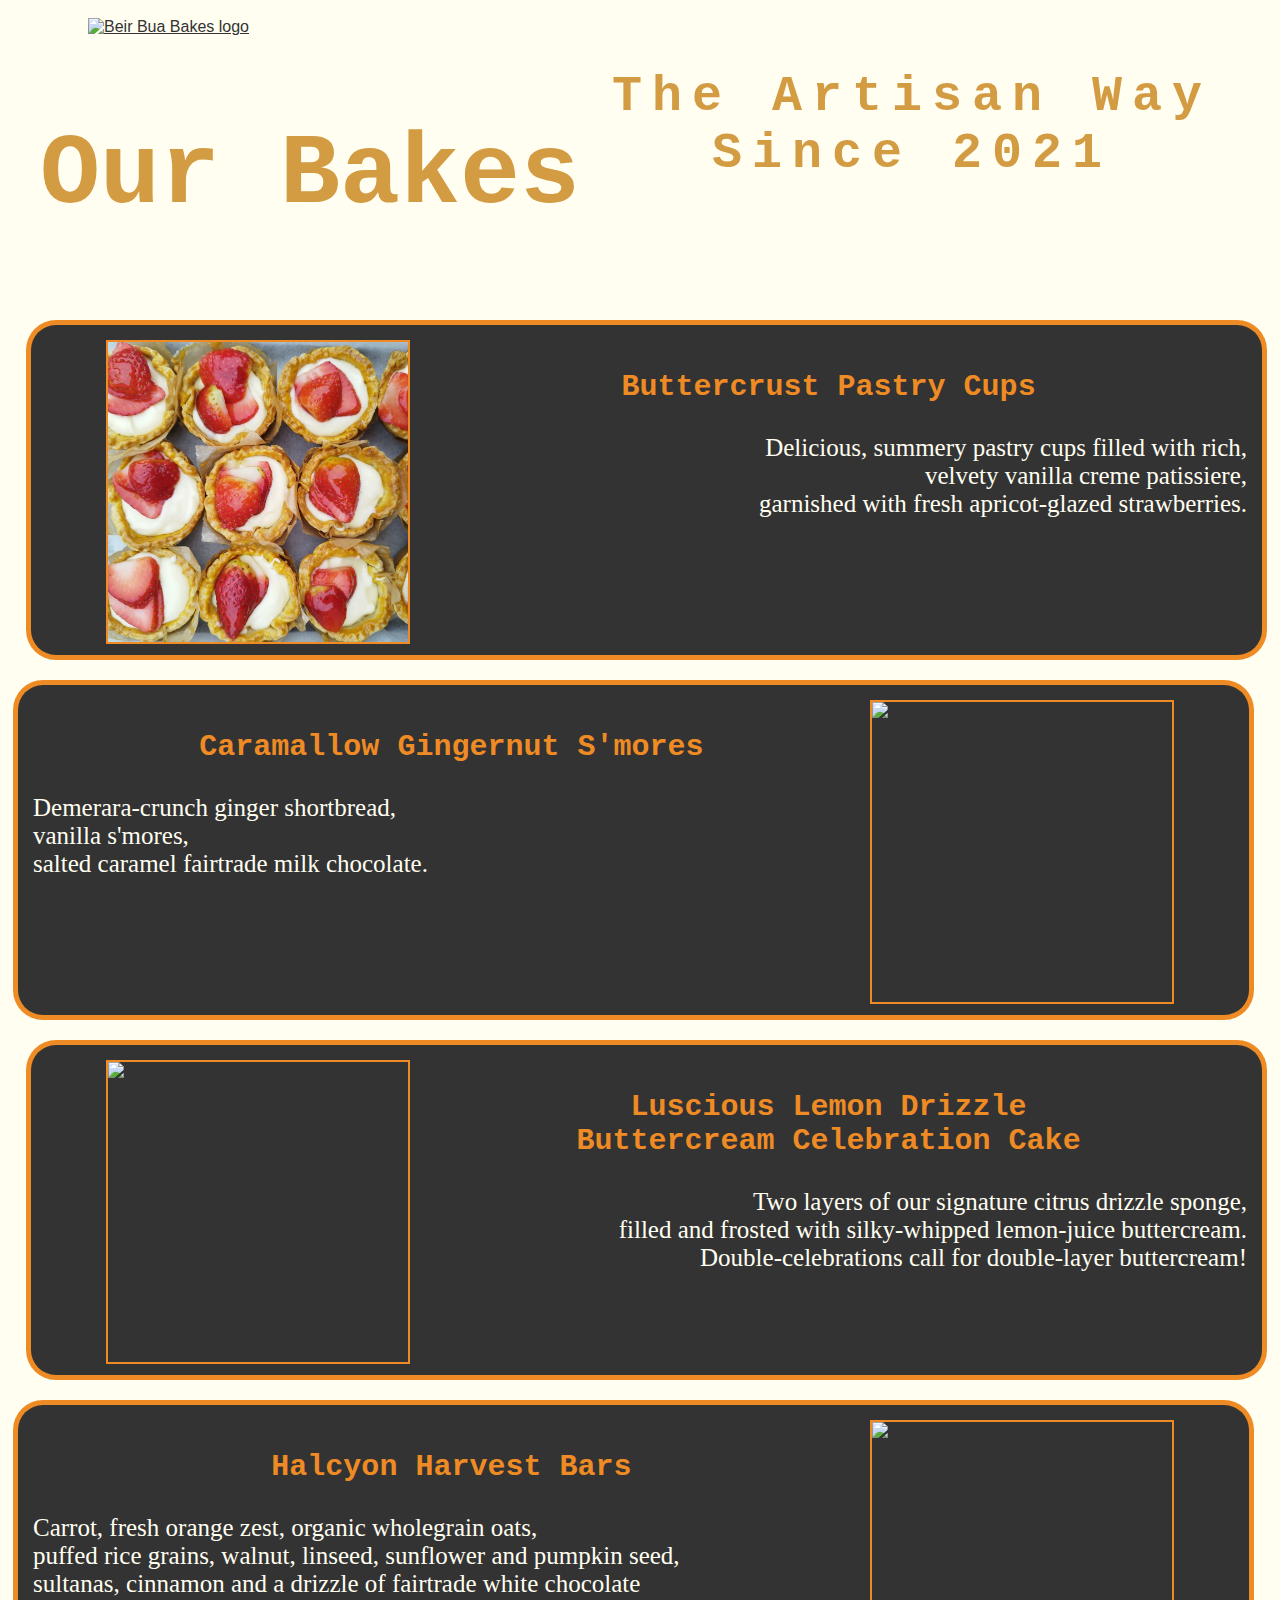
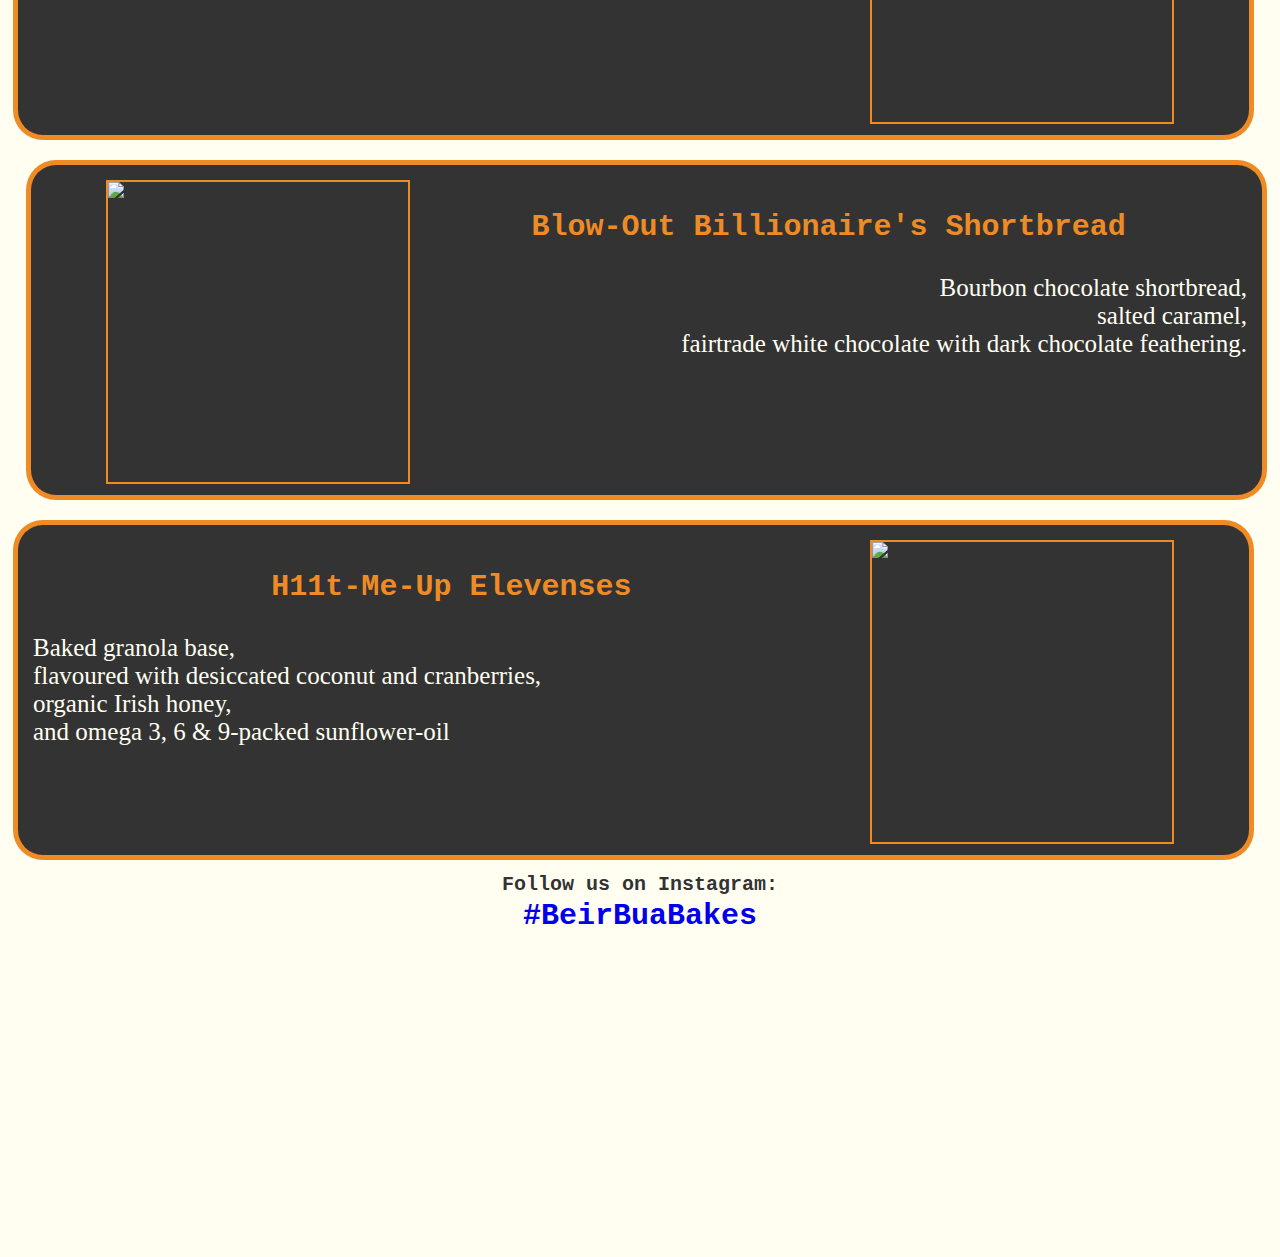
==== bakes.html @ a2580ff4 "Completed first draft of desktop wireframe" ====
<!DOCTYPE html>
<html lang="en">
<head>
    <meta charset="UTF-8">
    <meta http-equiv="X-UA-Compatible" content="IE=edge">
    <meta name="viewport" content="width=device-width, initial-scale=1.0">
    <meta name="description" content=" Beir Bua Bakes, artisan bakery crafting fresh bakes in Louth, Ireland">
    <meta name="keywords" content=" Beir Bua Bakes, artisan, bakes, bakery,fresh, award-winning, dundalk, louth, knockbridge">
    <link rel="stylesheet" href="assets/css/style.css">
    <title> Beir Bua Bakes </title>
</head>
<body> 
  <header>

    <div class="topnav">
    
      <div id="myLinks">
        <a href="index.html"> <i class="fa-solid fa-house-chimney-window"></i> Home</a>
        <a href="bakes.html"> <i class="fa-solid fa-cake-candles"></i> Our Bakes</a>
        <a href="contact.html"> <i class="fa-solid fa-envelope"></i> Contact Us</a>
      </div>
      <a href="javascript:void(0);" class="icon" onclick="myFunction()">
        <i class="fa fa-bars"></i>
      </a>
    </div>
    
    <script>
    function myFunction() {
      var x = document.getElementById("myLinks");
      if (x.style.display === "block") {
        x.style.display = "none";
      } else {
        x.style.display = "block";
      }
    }
    </script>
          <div>
            <a href="index.html" >
       <img id="logo" src="/assets/images/beirbuabakes-logo.png" alt="Beir Bua Bakes logo">
    </a>
    <h1 id="tagline"> The Artisan Way <br> Since 2021</h1>
    </div>
  </header>
<section id="our-bakes">
<h2> Our Bakes </h2>
<div id="bake1">
  <img id="strawberry" src="assets/images/strawberry-tart.jpeg" alt="Strawberry tarts">
<h3> Buttercrust Pastry Cups</h3>
<p> Delicious, summery pastry cups filled with rich, <br> velvety vanilla creme patissiere, <br> garnished with fresh apricot-glazed strawberries. </p>
</div>
<br>
<div id="bake2">
  <img id="caramallow" src="assets/images/smores.jpeg" alt="caramallow">
<h3> Caramallow Gingernut S'mores </h3>
<p>Demerara-crunch ginger shortbread, <br> vanilla s'mores, <br> salted caramel fairtrade milk chocolate.</p>
</div>

<br>
<div id="bake3">
  <img id="lemon-cake" src="assets/images/lemon-cake.jpeg" alt="lemon cake">
<h3> Luscious Lemon Drizzle <br> Buttercream Celebration Cake </h3>
<p> Two layers of our signature citrus drizzle sponge, <br> filled and frosted with silky-whipped lemon-juice buttercream. <br>
Double-celebrations call for double-layer buttercream! </p>
</div>

<br>
<div id="bake4">
  <img id="halcyon" src="assets/images/halcyon.jpg" alt="halcyon harvest">
<h3> Halcyon Harvest Bars </h3>
<p> Carrot, fresh orange zest, organic wholegrain oats, <br> puffed rice grains, walnut, linseed, sunflower and pumpkin seed, <br> sultanas, cinnamon and a drizzle of fairtrade white chocolate </p>
</div>

<br>
<div id="bake5">
  <img id="billionaires" src="assets/images/billionaires.jpg" alt="billionaires shortbread">
<h3> Blow-Out Billionaire's Shortbread </h3>
<p> Bourbon chocolate shortbread, <br> salted caramel, <br> 
fairtrade white chocolate with dark chocolate feathering. </p>
</div>

<br>
<div id="bake6">
  <img id="hitmeup" src="assets/images/hitmeup.jpg" alt="elevenses">
<h3> H11t-Me-Up Elevenses </h3>
<p> Baked granola base, <br> flavoured with desiccated coconut and cranberries, <br>
  organic Irish honey,  <br> and omega 3, 6 & 9-packed sunflower-oil </p>
</div>
</body>

<footer id="bakes-footer">
    <section id="social-media">
        <p> Follow us on Instagram: <a href="https://www.instagram.com/beirbuabakes/" target="_blank" rel="noopener" aria-label="Follow us on Instagram"> <br> #BeirBuaBakes <i class="fa-brands fa-instagram"></i> </a> </p>
    </section>

    <section id="map-wrapper">
        <iframe src="https://www.google.com/maps/embed?pb=!1m18!1m12!1m3!1d9386.971396614703!2d-6.495035756441487!3d53.971834052909834!2m3!1f0!2f0!3f0!3m2!1i1024!2i768!4f13.1!3m3!1m2!1s0x4860ca48f3be929d%3A0xa00c7a997317f90!2sBallinlough%2C%20Knockbridge%2C%20Co.%20Louth!5e0!3m2!1sen!2sie!4v1680012110308!5m2!1sen!2sie" width="100%" height="300" style="border:0;" allowfullscreen="" loading="lazy" referrerpolicy="no-referrer-when-downgrade" width="100%" height="300"></iframe> 
    </section>
    
</footer>
<script src="https://kit.fontawesome.com/8376320c05.js" crossorigin="anonymous"></script>
</body>
---- assets/css/style.css ----
body {
    font-family: Lato, sans-serif;
    font-weight: 300px;
    color: #333333;
    background-color: #fffef1;
}

header a {
    color: #333333;
    margin: 0;
}

#logo {
max-width: 200px;
max-height: 200px;
resize: both;
border-left: 30px;
border-top: 10px;
margin-top:10px;
margin-left:80px;
}

#tagline {
    float: right;
    font-family: 'Courier New', Courier, monospace;
    font-size:  50px;
    text-align: center;
    font-weight: bolder;
    letter-spacing: 10px;
    color: #d39b42;
    margin-right: 60px;
    margin-top: 60px;
}
  
.topnav {
    background-color:#fffef1;
    margin: auto;
    margin-right: 60px;
    position: relative;
}

  .topnav #myLinks {
    display:none;
  }
  
  .topnav a {
    color:#333333;
    padding: 6px 6px;
    font-family: 'Courier New', Courier, monospace;
    font-weight: bolder;
    text-decoration: none;
    font-size: 30px;
    text-align: center;
    display:block;
  }
  
  .topnav a.icon {
    background:#fffef1;
    display: block;
    position: absolute;
    right: 0;
    top: 0;
  }
  
  .topnav a:hover {
    color: #ef8b24;
  }

#hero-image {
height: 1000px;
width: 100%;
background:url(../images/dough-hero-image.jpg); no-repeat; center center;
background-size: cover;
overflow: hidden;
margin-top: -50px;
}

#about-us-box {
    background-color: #333333;
    color: #fffef1;
    width:95%;
    height: 600px;
    padding: 15px;
    margin-left: 10px;
    box-shadow: 0px 0px 0px 5px #ef8b24; inset;
    border-radius: 25px;
}

#about {
    float: inherit;
    margin: 0;
    text-align: center;
}

#about h2{
    font-family: 'Courier New', Courier, monospace;
    color: #ef8b24;
    font-size: 50px;
    
}

#about p {
    text-align: left;
    margin-left: 70px;
    font-size: 40px;
}

#our-bakes h2 {
    color: #d39b42;
    font-family: 'Courier New', Courier, monospace;
    text-align: center;
    font-size: 100px;
}

#strawberry  {
width:300px;
height:300px;
resize: both;
margin-left: 60px;
float: left;
border: #ef8b24 solid 2px;
}

#bake1 {
    float: right;
    font-family: lato; sans serif;
    background-color: #333333;
    width:95%;
    height: 300px;
    padding: 15px;
    margin: 10px;
    box-shadow: 0px 0px 0px 5px #ef8b24; inset;
    border-radius: 25px;
}

#bake1 h3 {
    font-family: 'Courier New', Courier, monospace;
    color: #ef8b24;
    text-align: center;
    font-size: 30px;
}

#bake1 p {
    color: #fffef1;
    font-size: 25px;
    text-align: right;
}

#caramallow  {
    width:300px;
    height:300px;
    resize: both;
    margin-right: 60px;
    float: right;
    border: #ef8b24 solid 2px;
    }
    
    #bake2 {
        float:left;
        font-family: lato; sans serif;
        background-color: #333333;
        width:95%;
        height: 300px;
        padding: 15px;
        margin:10px;
        margin-top: 20px;
        box-shadow: 0px 0px 0px 5px #ef8b24; inset;
        border-radius: 25px;
    }
    
    #bake2 h3 {
        font-family: 'Courier New', Courier, monospace;
        color: #ef8b24;
        text-align: center;
        font-size: 30px;
    }
    
    #bake2 p {
        color: #fffef1;
        font-size: 25px;
        text-align: left;
    }

    #lemon-cake  {
        width:300px;
        height:300px;
        resize: both;
        margin-left: 60px;
        float: left;
        border: #ef8b24 solid 2px;
        }
        
        #bake3 {
            float: right;
            font-family: lato; sans serif;
            background-color: #333333;
            width:95%;
            height: 300px;
            padding: 15px;
            margin: 10px;
            margin-top: 20px;
            box-shadow: 0px 0px 0px 5px #ef8b24; inset;
            border-radius: 25px;
        }
        
        #bake3 h3 {
            font-family: 'Courier New', Courier, monospace;
            color: #ef8b24;
            text-align: center;
            font-size: 30px;
        }
        
        #bake3 p {
            color: #fffef1;
            font-size: 25px;
            text-align: right;
        }

        #halcyon  {
            width:300px;
            height:300px;
            resize: both;
            margin-right: 60px;
            float: right;
            border: #ef8b24 solid 2px;
            }
            
            #bake4 {
                float:left;
                font-family: lato; sans serif;
                background-color: #333333;
                width:95%;
                height: 300px;
                padding: 15px;
                margin:10px;
                margin-top: 20px;
                box-shadow: 0px 0px 0px 5px #ef8b24; inset;
                border-radius: 25px;
            }
            
            #bake4 h3 {
                font-family: 'Courier New', Courier, monospace;
                color: #ef8b24;
                text-align: center;
                font-size: 30px;
            }
            
            #bake4 p {
                color: #fffef1;
                font-size: 25px;
                text-align: left;
            }

            #billionaires  {
                width:300px;
                height:300px;
                resize: both;
                margin-left: 60px;
                float: left;
                border: #ef8b24 solid 2px;
                }
                
                #bake5 {
                    float: right;
                    font-family: lato; sans serif;
                    background-color: #333333;
                    width:95%;
                    height: 300px;
                    padding: 15px;
                    margin: 10px;
                    margin-top: 20px;
                    box-shadow: 0px 0px 0px 5px #ef8b24; inset;
                    border-radius: 25px;
                }
                
                #bake5 h3 {
                    font-family: 'Courier New', Courier, monospace;
                    color: #ef8b24;
                    text-align: center;
                    font-size: 30px;
                }
                
                #bake5 p {
                    color: #fffef1;
                    font-size: 25px;
                    text-align: right;
                }
        
                #hitmeup {
                    width:300px;
                    height:300px;
                    resize: both;
                    margin-right: 60px;
                    float: right;
                    border: #ef8b24 solid 2px;
                    }
                    
                    #bake6 {
                        float:left;
                        font-family: lato; sans serif;
                        background-color: #333333;
                        width:95%;
                        height: 300px;
                        padding: 15px;
                        margin:10px;
                        margin-top: 20px;
                        box-shadow: 0px 0px 0px 5px #ef8b24; inset;
                        border-radius: 25px;
                    }
                    
                    #bake6 h3 {
                        font-family: 'Courier New', Courier, monospace;
                        color: #ef8b24;
                        text-align: center;
                        font-size: 30px;
                    }
                    
                    #bake6 p {
                        color: #fffef1;
                        font-size: 25px;
                        text-align: left;
                    }
                

.contact-section {
    clear: left;
    background: url(../images/contact-us-image.jpeg);
    background-size:cover;
    height: 1000px;
    width: 100%;
    margin-top: -130px;
}

.contact-us { 
    font-family: 'Courier New', Courier, monospace;
    text-align: center;
    color: #ef8b24;
    font-size: 30px;
}
.contact-us-form {
    margin:150px 10% 0 0;
    color:#fff;
    background-color: rgba(60, 60, 60, 0.6);
    max-width: 400px;
    position: relative;
    margin-left: -200px;
    left:30%;
    top: 140px;
    padding:30px;
    border-radius: 25px;
}

.text-input {
    background:transparent;
    color:#fafafa;
    width:100%;
    height:25px;
    margin:5px 0 20px;
    border:1px solid #fafafa;
    border-radius:2px;
}

.text-input:hover {
    border-color:#ef8b24;
}

#message {
    width: 102%;
    height: 100px;
    resize: both;
    margin:5px 0 20px;
    border: 1px solid #fafafa;
    box-sizing: border-box;
}

#message:hover {
    border-color:#ef8b24;
}

.submit-button {
    margin-top:20px;
    border-radius:2px;
    padding:15px 32px 15px 32px;
    text-align:center;
    font-size:100%;
    background-color:#ef8b24;
    color: #fafafa;
    display:block;
}

.submit-button:hover {
    background-color:#fafafa;
    color: #ef8b24;
}

#social-media {
    font-family: 'Courier New', Courier, monospace;
    font-weight: bolder;
    text-align: center;
    font-size: 20px;
    color:#333333;
}

#social-media a  {
    text-decoration: none;
    font-family: 'Courier New', Courier, monospace;
    font-weight: bolder;
    font-size: 30px;
    
}

#social-media a:hover {
    color: #ef8b24;
}


#map-wrapper {
    height: 300px;
    margin-bottom: 107px;
}

#map {
    height: 100%;
    width: 100%;
    right: 0;
    left: 0;
    border: none;
}

footer {
height: 20px;
}
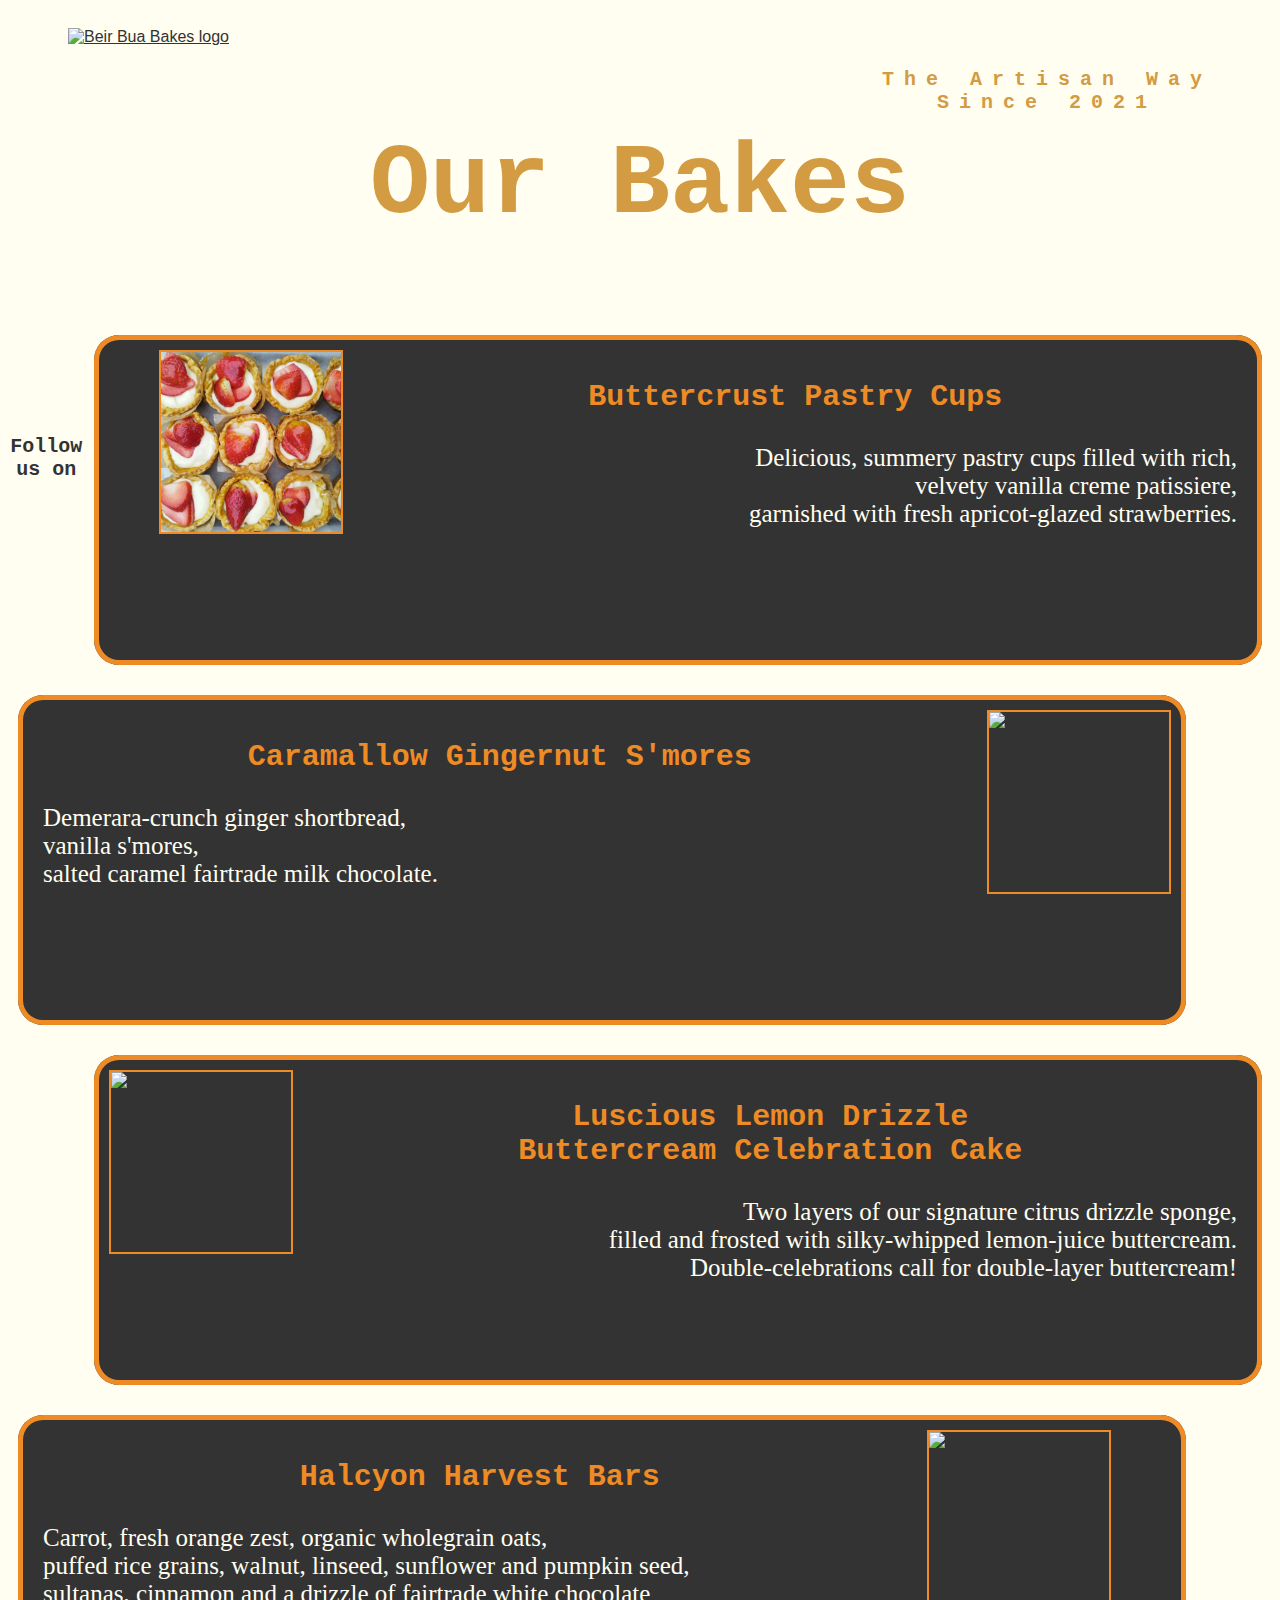
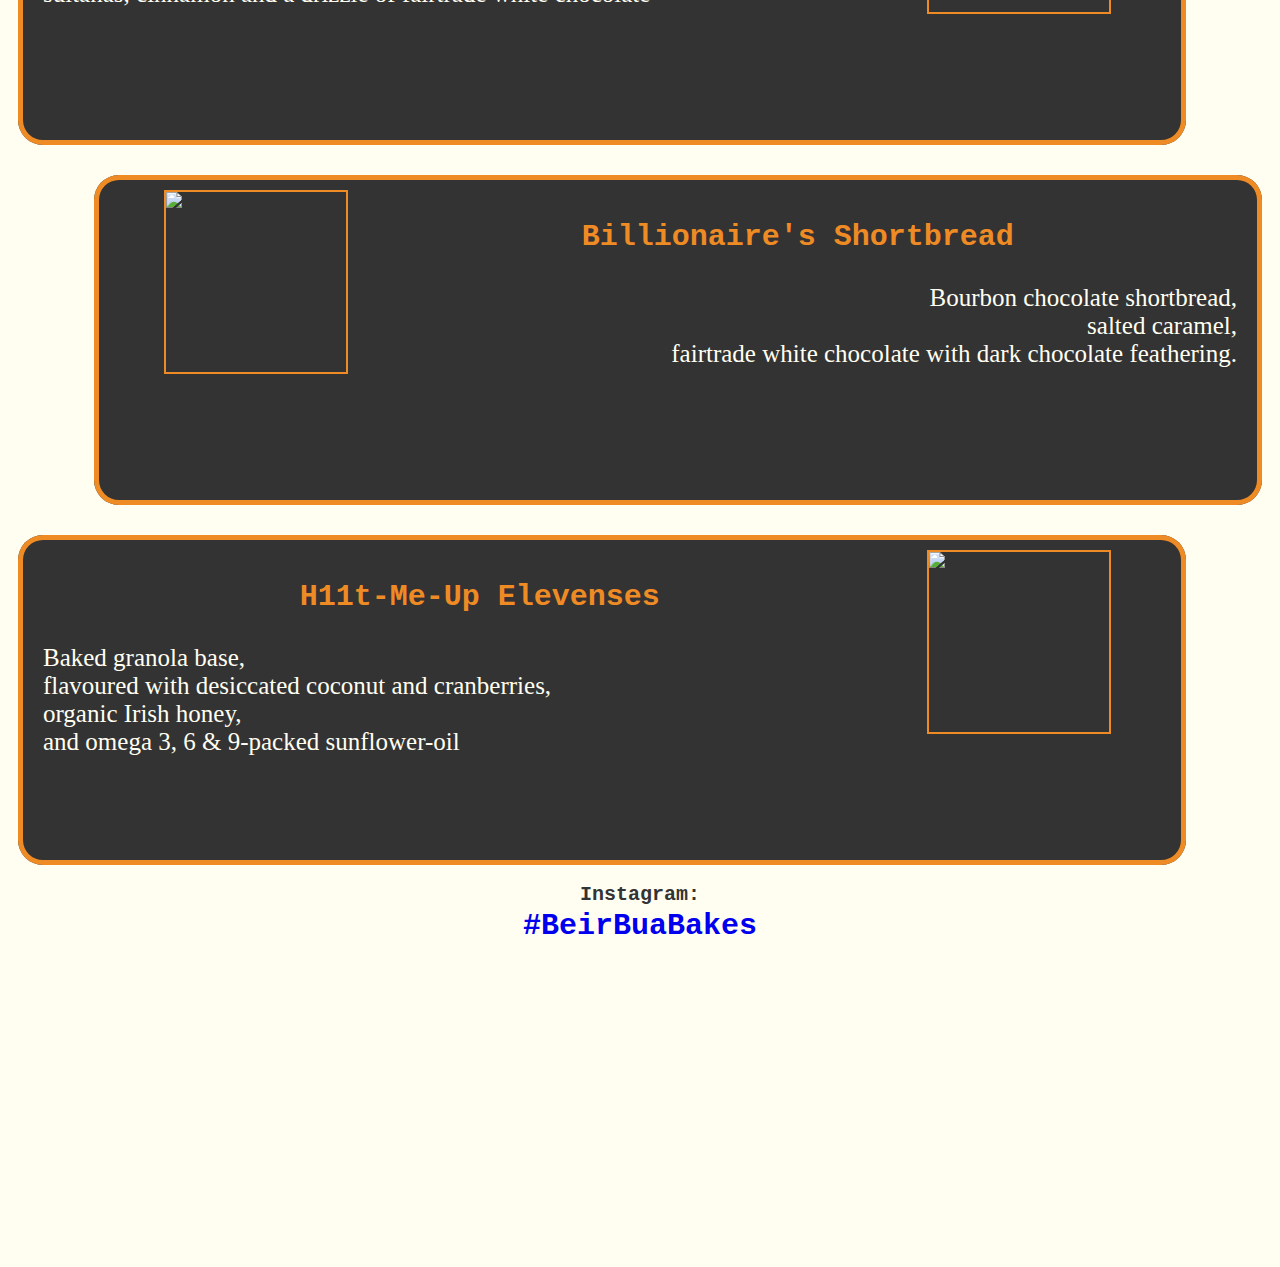
==== commit 313c6606: "fixed bug with logo" ====
--- a/bakes.html
+++ b/bakes.html
@@ -34,9 +34,9 @@
       }
     }
     </script>
-          <div>
+          <div class="heading-div">
             <a href="index.html" >
-       <img id="logo" src="/assets/images/beirbuabakes-logo.png" alt="Beir Bua Bakes logo">
+       <img id="logo" src="assets/images/beirbuabakes-logo.png" alt="Beir Bua Bakes logo">
     </a>
     <h1 id="tagline"> The Artisan Way <br> Since 2021</h1>
     </div>
@@ -73,7 +73,7 @@
 <br>
 <div id="bake5">
   <img id="billionaires" src="assets/images/billionaires.jpg" alt="billionaires shortbread">
-<h3> Blow-Out Billionaire's Shortbread </h3>
+<h3> Billionaire's Shortbread </h3>
 <p> Bourbon chocolate shortbread, <br> salted caramel, <br> 
 fairtrade white chocolate with dark chocolate feathering. </p>
 </div>
@@ -93,10 +93,9 @@
     </section>
 
     <section id="map-wrapper">
-        <iframe src="https://www.google.com/maps/embed?pb=!1m18!1m12!1m3!1d9386.971396614703!2d-6.495035756441487!3d53.971834052909834!2m3!1f0!2f0!3f0!3m2!1i1024!2i768!4f13.1!3m3!1m2!1s0x4860ca48f3be929d%3A0xa00c7a997317f90!2sBallinlough%2C%20Knockbridge%2C%20Co.%20Louth!5e0!3m2!1sen!2sie!4v1680012110308!5m2!1sen!2sie" width="100%" height="300" style="border:0;" allowfullscreen="" loading="lazy" referrerpolicy="no-referrer-when-downgrade" width="100%" height="300"></iframe> 
+        <iframe src="https://www.google.com/maps/embed?pb=!1m18!1m12!1m3!1d9386.971396614703!2d-6.495035756441487!3d53.971834052909834!2m3!1f0!2f0!3f0!3m2!1i1024!2i768!4f13.1!3m3!1m2!1s0x4860ca48f3be929d%3A0xa00c7a997317f90!2sBallinlough%2C%20Knockbridge%2C%20Co.%20Louth!5e0!3m2!1sen!2sie!4v1680012110308!5m2!1sen!2sie" width="100%" height="300" style="border:0;" allowfullscreen="" loading="lazy" referrerpolicy="no-referrer-when-downgrade"></iframe> 
     </section>
     
 </footer>
 <script src="https://kit.fontawesome.com/8376320c05.js" crossorigin="anonymous"></script>
-</body>
 
--- a/assets/css/style.css
+++ b/assets/css/style.css
@@ -1,6 +1,5 @@
 body {
     font-family: Lato, sans-serif;
-    font-weight: 300px;
     color: #333333;
     background-color: #fffef1;
 }
@@ -16,14 +15,14 @@
 resize: both;
 border-left: 30px;
 border-top: 10px;
-margin-top:10px;
-margin-left:80px;
+margin-top:20px;
+margin-left:60px;
 }
 
 #tagline {
     float: right;
     font-family: 'Courier New', Courier, monospace;
-    font-size:  50px;
+    font-size:  20px;
     text-align: center;
     font-weight: bolder;
     letter-spacing: 10px;
@@ -34,24 +33,24 @@
   
 .topnav {
     background-color:#fffef1;
-    margin: auto;
-    margin-right: 60px;
-    position: relative;
+    margin: 0;
 }
 
   .topnav #myLinks {
-    display:none;
+    display: none;
   }
   
   .topnav a {
+    display: block;
+    margin: 0 6px 6px 0;
+    border:solid #ef8b24;
     color:#333333;
     padding: 6px 6px;
     font-family: 'Courier New', Courier, monospace;
     font-weight: bolder;
     text-decoration: none;
     font-size: 30px;
-    text-align: center;
-    display:block;
+    text-align:left;
   }
   
   .topnav a.icon {
@@ -60,37 +59,35 @@
     position: absolute;
     right: 0;
     top: 0;
+    border: none;
   }
   
   .topnav a:hover {
     color: #ef8b24;
+    border: solid #ef8b24;
   }
 
 #hero-image {
-height: 1000px;
-width: 100%;
-background:url(../images/dough-hero-image.jpg); no-repeat; center center;
-background-size: cover;
+width: 80%;
+margin: 0 auto;
 overflow: hidden;
-margin-top: -50px;
+}
+
+#about {
+    float: inherit;
+    margin-left: 140px;
+    text-align: center;
 }
 
 #about-us-box {
     background-color: #333333;
     color: #fffef1;
-    width:95%;
-    height: 600px;
-    padding: 15px;
     margin-left: 10px;
+    padding: 30px;
+    width: 80%%;
     box-shadow: 0px 0px 0px 5px #ef8b24; inset;
     border-radius: 25px;
-}
-
-#about {
-    float: inherit;
-    margin: 0;
-    text-align: center;
-}
+   }
 
 #about h2{
     font-family: 'Courier New', Courier, monospace;
@@ -101,8 +98,7 @@
 
 #about p {
     text-align: left;
-    margin-left: 70px;
-    font-size: 40px;
+    font-size: 30px;
 }
 
 #our-bakes h2 {
@@ -113,23 +109,23 @@
 }
 
 #strawberry  {
-width:300px;
-height:300px;
+width:180px;
+height:180px;
 resize: both;
-margin-left: 60px;
+margin-left: 50px;
 float: left;
 border: #ef8b24 solid 2px;
 }
 
 #bake1 {
     float: right;
-    font-family: lato; sans serif;
+    font-family: lato;
     background-color: #333333;
-    width:95%;
+    width:90%;
     height: 300px;
     padding: 15px;
     margin: 10px;
-    box-shadow: 0px 0px 0px 5px #ef8b24; inset;
+    box-shadow: 0px 0px 0px 5px #ef8b24 inset;
     border-radius: 25px;
 }
 
@@ -144,27 +140,28 @@
     color: #fffef1;
     font-size: 25px;
     text-align: right;
+    margin-right: 10px;
 }
 
 #caramallow  {
-    width:300px;
-    height:300px;
+    width:180px;
+    height:180px;
     resize: both;
-    margin-right: 60px;
+    margin-left: 20px;
     float: right;
     border: #ef8b24 solid 2px;
     }
     
     #bake2 {
         float:left;
-        font-family: lato; sans serif;
+        font-family: lato;
         background-color: #333333;
-        width:95%;
+        width:90%;
         height: 300px;
         padding: 15px;
         margin:10px;
         margin-top: 20px;
-        box-shadow: 0px 0px 0px 5px #ef8b24; inset;
+        box-shadow: 0px 0px 0px 5px #ef8b24 inset;
         border-radius: 25px;
     }
     
@@ -179,27 +176,28 @@
         color: #fffef1;
         font-size: 25px;
         text-align: left;
+        margin-left: 10px;
     }
 
     #lemon-cake  {
-        width:300px;
-        height:300px;
+        width:180px;
+        height:180px;
         resize: both;
-        margin-left: 60px;
+        margin-left: 0px;
         float: left;
         border: #ef8b24 solid 2px;
         }
         
         #bake3 {
             float: right;
-            font-family: lato; sans serif;
+            font-family: lato;
             background-color: #333333;
-            width:95%;
+            width:90%;
             height: 300px;
             padding: 15px;
             margin: 10px;
             margin-top: 20px;
-            box-shadow: 0px 0px 0px 5px #ef8b24; inset;
+            box-shadow: 0px 0px 0px 5px #ef8b24 inset;
             border-radius: 25px;
         }
         
@@ -214,11 +212,12 @@
             color: #fffef1;
             font-size: 25px;
             text-align: right;
+            margin-right: 10px;
         }
 
         #halcyon  {
-            width:300px;
-            height:300px;
+            width:180px;
+            height:180px;
             resize: both;
             margin-right: 60px;
             float: right;
@@ -227,14 +226,14 @@
             
             #bake4 {
                 float:left;
-                font-family: lato; sans serif;
+                font-family: lato;
                 background-color: #333333;
-                width:95%;
+                width:90%;
                 height: 300px;
                 padding: 15px;
                 margin:10px;
                 margin-top: 20px;
-                box-shadow: 0px 0px 0px 5px #ef8b24; inset;
+                box-shadow: 0px 0px 0px 5px #ef8b24 inset;
                 border-radius: 25px;
             }
             
@@ -249,27 +248,28 @@
                 color: #fffef1;
                 font-size: 25px;
                 text-align: left;
+                margin-left: 10px;
             }
 
             #billionaires  {
-                width:300px;
-                height:300px;
+                width:180px;
+                height:180px;
                 resize: both;
-                margin-left: 60px;
+                margin-left: 55px;
                 float: left;
                 border: #ef8b24 solid 2px;
                 }
                 
                 #bake5 {
                     float: right;
-                    font-family: lato; sans serif;
+                    font-family: lato;
                     background-color: #333333;
-                    width:95%;
+                    width:90%;
                     height: 300px;
                     padding: 15px;
                     margin: 10px;
                     margin-top: 20px;
-                    box-shadow: 0px 0px 0px 5px #ef8b24; inset;
+                    box-shadow: 0px 0px 0px 5px #ef8b24 inset;
                     border-radius: 25px;
                 }
                 
@@ -284,11 +284,12 @@
                     color: #fffef1;
                     font-size: 25px;
                     text-align: right;
+                    margin-right: 10px;
                 }
         
                 #hitmeup {
-                    width:300px;
-                    height:300px;
+                    width:180px;
+                    height:180px;
                     resize: both;
                     margin-right: 60px;
                     float: right;
@@ -297,14 +298,14 @@
                     
                     #bake6 {
                         float:left;
-                        font-family: lato; sans serif;
+                        font-family: lato;
                         background-color: #333333;
-                        width:95%;
+                        width:90%;
                         height: 300px;
                         padding: 15px;
                         margin:10px;
                         margin-top: 20px;
-                        box-shadow: 0px 0px 0px 5px #ef8b24; inset;
+                        box-shadow: 0px 0px 0px 5px #ef8b24 inset;
                         border-radius: 25px;
                     }
                     
@@ -319,6 +320,7 @@
                         color: #fffef1;
                         font-size: 25px;
                         text-align: left;
+                        margin-left: 10px;
                     }
                 
 
@@ -326,9 +328,8 @@
     clear: left;
     background: url(../images/contact-us-image.jpeg);
     background-size:cover;
-    height: 1000px;
+    height: 650px
     width: 100%;
-    margin-top: -130px;
 }
 
 .contact-us { 
@@ -339,13 +340,11 @@
 }
 .contact-us-form {
     margin:150px 10% 0 0;
+    position: relative;
     color:#fff;
     background-color: rgba(60, 60, 60, 0.6);
     max-width: 400px;
     position: relative;
-    margin-left: -200px;
-    left:30%;
-    top: 140px;
     padding:30px;
     border-radius: 25px;
 }
@@ -430,3 +429,810 @@
 footer {
 height: 20px;
 }
+
+@media screen and (max-width: 1024px) {
+
+    .topnav {
+        margin:0 auto;
+    }
+
+    #logo {
+        width: 300px;
+        height: 300px;
+        margin-left: 10px;
+        }
+
+        #tagline {
+            font-size: 25px;
+            margin-left: 0;
+            padding-left: 30px;
+            padding-top: 10px;
+            align-items: center;
+        }
+
+        #hero-image {
+            margin: 0 auto;
+            width: 85%;
+            height: 600px;
+            transform: scale(100%, 80%);
+    }
+
+    #about {
+        margin: 0 auto;
+        width: 80%;
+        position:static;
+    }
+
+   #about p {
+    margin-left: 10px;
+   }
+
+   #bake1 {
+    width: 95%;
+    float: none;
+    height: fit-content;
+    margin-left:5px;
+    align-items: center;
+   }
+   #bake2 {
+    width: 95%;
+    float: none;
+    height: fit-content;
+    margin-left:5px;
+    align-items: center;
+   }
+   #bake3 {
+    width: 95%;
+    float: none;
+    height: fit-content;
+    margin-left:5px;
+    align-items: center;
+   }
+   #bake4 {
+    width: 95%;
+    float: none;
+    height: fit-content;
+    margin-left:5px;
+    align-items: center;
+   }
+   #bake5 {
+    width: 95%;
+    float: none;
+    height: fit-content;
+    margin-left:5px;
+    align-items: center;
+   }
+   #bake6 {
+    width: 95%;
+    float: none;
+    height: fit-content;
+    margin-left:5px;
+    align-items: center;
+   }
+
+   #strawberry {
+    margin-top: 10px;
+    margin-right: 5px;
+   }
+
+   #caramallow {
+    margin-top: 10px;
+    margin-right: 50px;
+   }
+
+   #lemon-cake {
+    margin-top: 30px;
+    margin-left: 50px;
+   }
+
+   #halcyon {
+    margin-top: 10px;
+    margin-right: 50px;
+   }
+
+ #billionaires {
+    margin-top: 10px;
+    margin-right: 20px;
+   }
+
+   #hitmeup {
+    margin-top: 20px;
+    margin-right: 50px;
+   }
+
+   .contact-section {
+    margin-top: 20px;
+}
+
+    .contact-us-form {
+        margin: 0 auto;
+    }
+}
+
+@media screen and (max-width: 835px) {
+    
+    #tagline {
+            font-size: 20px;
+            margin-left: 0;
+            padding-left: 30px;
+            padding-top: 20px;
+            align-items: center;
+        }
+
+        #hero-image {
+        transform: scale(hidden);
+        width: 90%;
+        }
+
+        #about {
+                margin: 0 auto;
+                width: 70%;
+                position:static;
+            }
+
+#lemon-cake {
+    margin-top: 15px;
+}
+
+ #bake3 p {
+    font-size: 20px;
+ }
+
+ #halcyon {
+    margin-top: 30px;
+ }
+
+ #billionaires {
+    margin-top: 30px;
+ }
+   .contact-section {
+    margin-top: 10px;
+}
+
+    .contact-us-form {
+    margin: 0 auto;
+    }
+}
+
+@media screen and (max-width: 771px) {
+
+    #hero-image {
+        width: 100%;
+        margin-top: 20px ;
+    }
+
+
+    #about p {
+        font-size: 20px;
+    }
+
+    #strawberry {
+        margin-top: 40px;
+    }
+
+    #caramallow {
+        margin-top: 20px;
+    }
+
+    #lemon-cake {
+        margin-top: 40px;
+    }
+
+    #halcyon {
+        margin-top: 50px;
+    }
+
+    #billionaires {
+        margin-top: 40px;
+    }
+
+    #hitmeup {
+        margin-top: 40px;
+    }
+}
+
+@media screen and (max-width: 768px) {
+
+    .topnav {
+        margin-right:0;
+    }
+
+    #logo {
+        margin: 0;
+    }
+
+    #hero-image {
+    width: 95%;
+    height: 600px;
+    }
+
+    #about {
+        margin: 0 auto;
+        width: 70%;
+        position:static;
+    }
+        
+
+    #about p {
+        margin-left: 10px;
+        font-size: 20px;
+    }
+
+    #tagline {
+        font-size: 18px;
+        margin-left: 0;
+        padding-left: 30px;
+        padding-top: 20px;
+        align-items: center;
+    }
+
+    .contact-section {
+        margin-top: 30px;
+        padding-top: 10px;
+    }
+
+    .contact-us-form {
+        margin: 0 auto;
+    }
+}
+
+@media screen and (max-width: 696px) { 
+
+    #logo {
+        width: 150px;
+        height: 150px;
+        display: block;
+
+    }
+
+    #tagline {
+        margin: 0;
+        float: none;
+        align-items: center; 
+    }
+
+    #about {
+        margin: 0 auto;
+        width: 65%;
+        position:static;
+    }
+
+
+    #bake1 {
+        margin-left: 1px;
+    }
+
+    #bake2 {
+        margin-left: 1px;
+    }
+
+    #bake3 {
+        margin-left: 1px;
+    }
+
+    #bake3 p {
+        font-size: 18px;
+    }
+
+    
+    #bake4 {
+        margin-left: 1px;
+    }
+
+    #bake5 {
+        margin-left: 1px;
+    }
+
+    #bake6 {
+        margin-left: 1px;
+    }
+ }
+ @media screen and (max-width: 600px) and (min-width:500px) {
+
+    #bake1,   #bake2,   #bake3,   #bake4,   #bake5,   #bake6 {
+        width: 80%;
+        margin-left: 40px;
+    }
+
+    #bake5 h3 {
+        font-size: 20px;
+    }
+
+    }
+ 
+@media screen and (max-width: 590px) {
+
+
+    #about {
+        margin: 0 auto;
+        width: 60%;
+        position:static;
+    }
+    #about p {
+        font-size: 18px;
+    }
+}
+
+@media screen and (max-width: 562px) and (min-width:500px) {
+
+    #strawberry {
+        margin-left: 120px;
+    }
+
+    #caramallow {
+        margin-right: 120px;
+    }
+
+@media screen and (max-width: 556px) {
+
+    #our-bakes h2 {
+        font-size: 50px;
+    }
+}
+
+@media screen and (max-width: 531px) and (min-width:491px) {
+
+#about h2 {
+    font-size: 30px;
+}
+}
+
+@media screen and (max-width: 511px) and (min-width:500px) {
+
+    #hitmeup {
+    width: 120px;
+    height: 120px;
+    }
+
+    #bake6 h3 {
+        font-size: 16px;
+    }
+    }
+}
+
+@media screen and (max-width: 490px) {
+
+    .topnav {
+        margin-right: 0;
+    }
+
+    #hero-image {
+        margin-top: 20px;
+    }
+
+    #about {
+        margin: 0 auto;
+        width: 70%;
+        position:static;
+    }
+
+    .contact-us-form {
+        margin-right: 45px;
+        }
+
+        #tagline {
+            margin-right: 10px;
+        }
+        
+        .contact-section {
+            margin-left: 1px;
+        }
+
+        .contact-us-form {
+            margin: 0 auto;
+        }
+} 
+
+@media screen and (max-width: 476px) {
+    #strawberry {
+        margin-left: 30px;
+    }
+
+    #bake3 h3 {
+        font-size: 25px;
+    }
+
+    #billionaires {
+        margin: 0 auto;
+    }
+}
+@media screen and (max-width: 471px) {
+    
+    #bake3 h3 {
+        font-size: 20px;
+    }
+}
+@media screen and (max-width: 455px) and (min-width:425px) {
+
+    #bake1,   #bake2,   #bake3,   #bake4,   #bake5,   #bake6 {
+        width: 80%;
+        margin-left: 20px;
+    } 
+    #strawberry {
+        margin-left: 70px;
+    }
+
+    #caramallow {
+        margin-right: 70px;
+    }
+
+    #lemon-cake {
+        margin-left: 5px;
+    }
+
+    #halcyon{
+        margin-right: 10px;
+    }
+
+    #billionaires {
+        margin-left: 70px;
+    }
+
+    #bake6 h3 {
+        font-size: 20px;
+    }
+
+    #hitmeup {
+        margin-right: 0px;
+    }
+
+
+}
+@media screen and (max-width: 425px) {
+
+    #strawberry, #caramallow, #lemon-cake, #halcyon, #billionaires, #hitmeup {
+        margin: 0 auto;
+    }
+    #our-bakes h2 {
+        font-size: 50px;
+    }
+    #tagline {
+        margin-top: 10px;
+        font-size: 18px;
+    }
+    #hero-image {
+        height: 400px;
+        width: 95%;
+        margin-bottom: 30px;
+    }
+
+    #about {
+        margin: 0 auto;
+        width: 80%;
+        padding-right: 10px;
+        position:static;
+    }
+
+    #about h2 {
+       font-size: 30px;
+    }
+
+
+    #about p {
+        font-size: 18px;
+    }
+
+       #bake1 {
+        width: 80%;
+        margin-left: 20px;
+    }
+
+    #strawberry {
+        width: 180px;
+        height: 180px;
+        margin-left: 70px;
+    }
+
+    #caramallow {
+        margin-right: 70px;
+    }
+
+    #bake2 {
+        width: 80%;
+        margin-left: 20px;
+    }
+
+    #lemon-cake {
+        margin-top: 5px;
+        margin-left: 70px;
+    }
+
+    #bake3 {
+        width: 80%;
+        margin-left: 20px;
+    }
+
+    #halcyon {
+            margin-right: 70px;
+        }
+
+    #bake4 {
+        width: 80%;
+        margin-left: 20px;
+    }
+
+    #bake5 {
+        width: 80%;
+        margin-left: 20px;
+    }
+
+    #billionaires {
+        margin-left: 70px;
+    }
+
+    #bake6 {
+        width: 80%;
+        margin-left: 20px;
+    }
+
+    #bake6 h3 {
+    font-size: 20px;
+    }
+
+    #hitmeup {
+        margin-top: 5px;
+        margin-right: 20px;
+    }
+
+    .contact-section {
+        margin-top: 30px;
+    }
+
+    .contact-us-form {
+        margin: 0 auto; 
+    }
+}
+
+@media screen and (max-width: 406px) {
+
+    #bake6 h3 {
+        font-size: 18px;
+    }
+} 
+@media screen and (max-width: 386px) and (min-width:376px) {
+
+    #tagline {
+        font-size: 15px;
+    }
+
+    #about {
+        margin: 0 auto;
+        width: 90%;
+        padding-right: 5px;
+        position:static;
+    }
+    }
+    
+
+    @media screen and (max-width: 376px) and (min-width:351px) {
+
+        #tagline {
+            font-size: 20px;
+        }
+
+        #hero-image {
+            height: 500px;
+            width: 100%;
+        }
+    }
+
+@media screen and (max-width: 375px) {
+
+    #tagline {
+        font-size: 12px;
+    }
+
+    #about {
+        margin: 0 auto;
+        width: 90%;
+        position:static;
+    }
+
+    #about-us-box p {
+        font-size: 20px;
+    }
+
+    #strawberry {
+        margin-left: 50px;
+       }
+    
+       #caramallow {
+        margin-right: 50px;
+       }
+    
+       #lemon-cake {
+        margin-left: 50px;
+       }
+    
+       #halcyon {
+        margin-right: 50px;
+       }
+    
+     #billionaires {
+        margin-left: 50px;
+       }
+    
+       #hitmeup {
+        margin-right: 50px;
+       }    
+
+       .contact-section {
+        margin-top: 15px;
+    }
+} 
+
+@media screen and (max-width:358x) and (min-width:320px) {
+
+#tagline {
+    font-size: 12px;
+    margin-left: 10px;
+}
+}
+
+@media screen and (max-width: 351px) and (min-width:332px) {
+
+    #about {
+        margin: 0 auto;
+        width: 80%;
+        padding-right: 15px;
+        position:static;
+    }
+    }
+
+@media screen and (max-width: 331px) {
+
+    #hero-image {
+        height: 600px;
+        width: 80%;
+    }
+
+    #about {
+        margin: 0 auto;
+        width: 80%;
+        padding-right: 5px;
+        position:static;
+    }
+
+#about-us-box p {
+    font-size: 18px;
+}
+
+#bake1 {
+    margin-left: 15px;
+}
+
+#strawberry {
+    margin-left: 25px;
+}
+
+#bake2 {
+    width: 80%;
+    margin-left: 20px;
+}
+
+#caramallow {
+    margin-right: 25px;
+}
+
+#bake3 {
+    width: 80%;
+    margin-left: 20px;
+}
+
+#lemon-cake {
+    margin-left: 25px;
+}
+
+#bake4 {
+    width: 80%;
+    margin-left: 20px;
+}
+
+#halcyon {
+    margin-right: 25px;
+}
+
+#bake5 {
+    width: 80%;
+    margin-left: 20px;
+}
+
+#billionaires {
+    margin-left: 25px;
+}
+
+#bake6 {
+    width: 80%;
+    margin-left: 20px;
+}
+
+#hitmeup {
+    margin-right: 25px;
+}
+}
+
+
+@media screen and (max-width:320px) and (min-width:250px) { 
+
+    .topnav {
+        margin: 0 auto;
+    }
+
+    #tagline {
+        font-size: 12px;
+    }
+
+    #about {
+        margin: 0 auto;
+        width: 80%;
+        padding-right: 5px;
+        position:static;
+    }
+
+
+    #about p {
+    font-size: 18px;    
+}
+
+    #bake1 {
+        margin-left: 15px;
+    }
+    
+    #strawberry {
+        margin-left: 30px;
+    }
+    
+    #bake2 {
+        width: 80%;
+        margin-left: 20px;
+    }
+    
+    #caramallow {
+        margin-right: 30px;
+    }
+    
+    #bake3 {
+        width: 80%;
+        margin-left: 20px;
+    }
+    
+    #lemon-cake {
+        margin-left: 30px;
+    }
+    
+    #bake4 {
+        width: 80%;
+        margin-left: 20px;
+    }
+    
+    #halcyon {
+        margin-top: 20px;
+        margin-right: 30px;
+    }
+    
+    #bake5 {
+        width: 80%;
+        margin-left: 20px;
+    }
+    
+    #billionaires {
+        margin-left: 30px;
+    }
+    
+    #bake6 {
+        width: 80%;
+        margin-left: 20px;
+    }
+    
+    #hitmeup {
+        margin-right: 30px;
+    }
+        .contact-section {
+            margin-top: 20px;
+        }
+
+        .contact-us-form {
+        margin: 0 auto; 
+    } 
+}
+
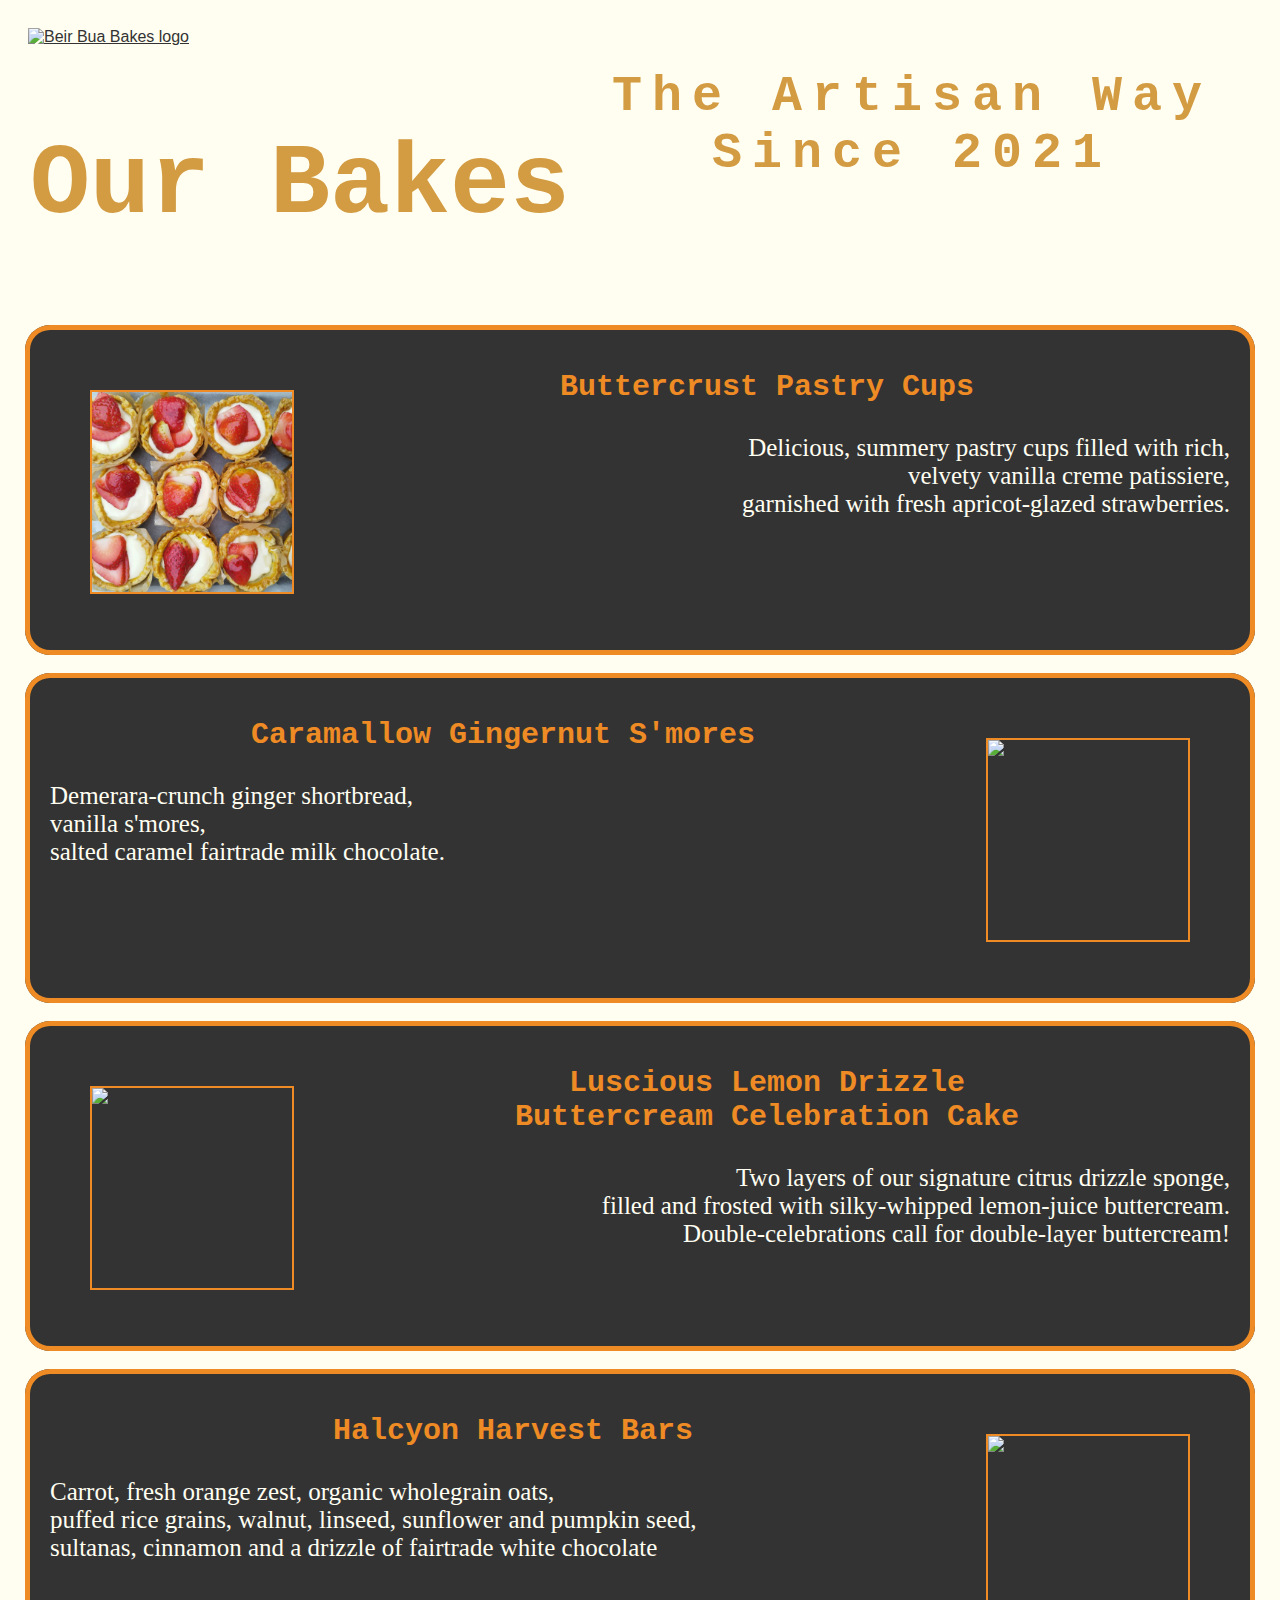
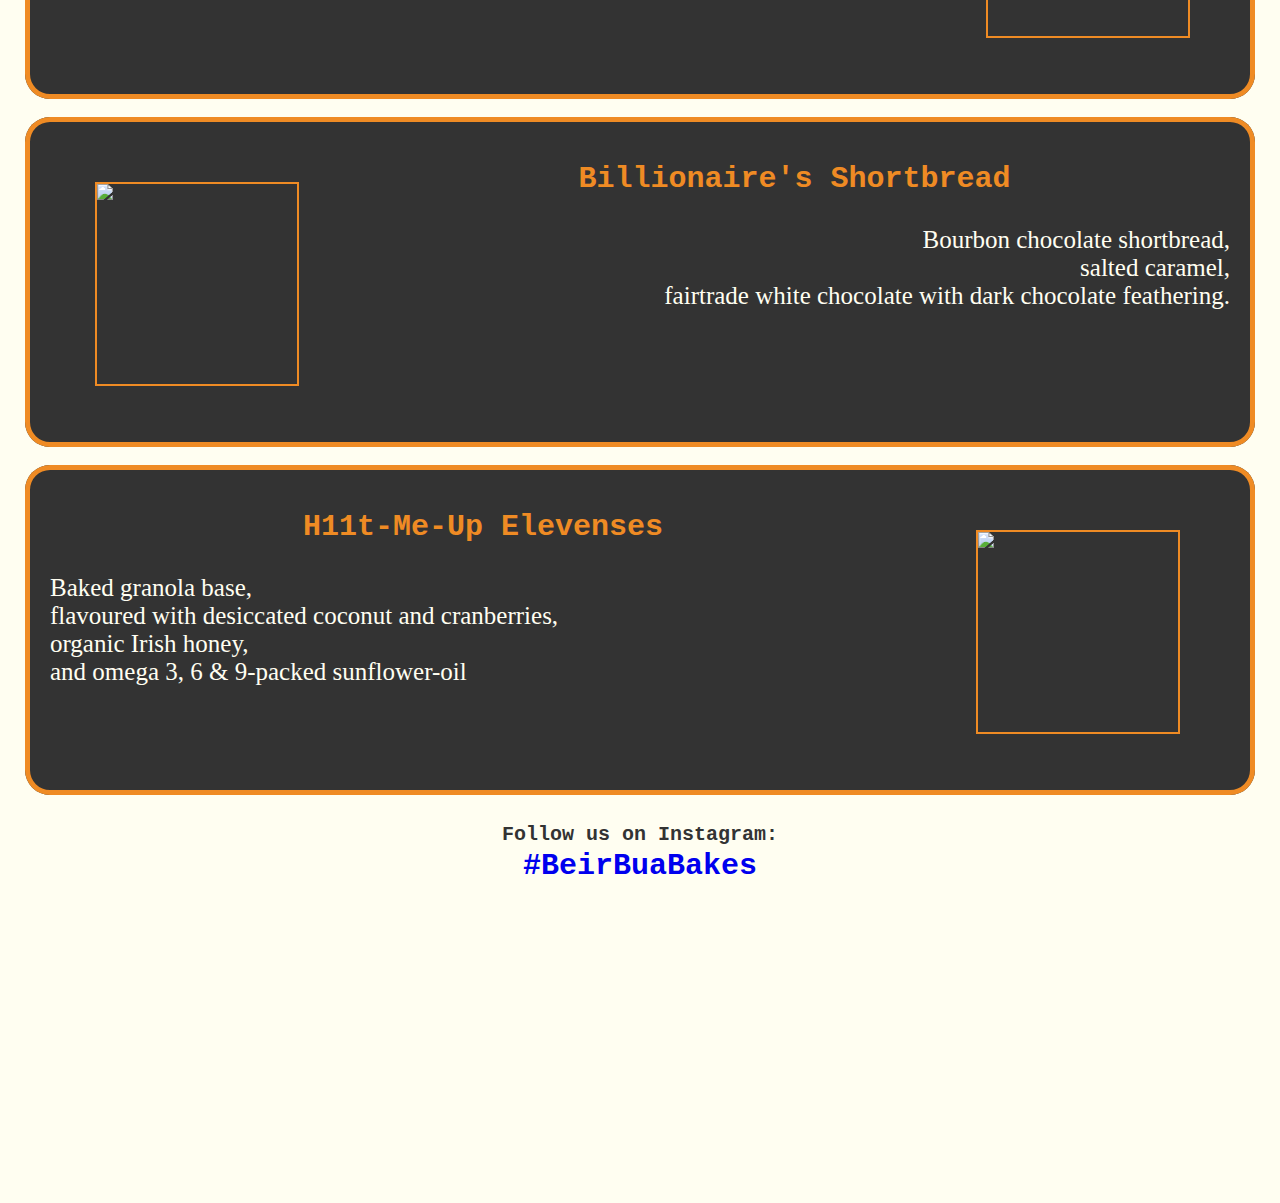
==== commit 1442b575: "fixed map index" ====
--- a/bakes.html
+++ b/bakes.html
@@ -43,6 +43,7 @@
   </header>
 <section id="our-bakes">
 <h2> Our Bakes </h2>
+</section>
 <div id="bake1">
   <img id="strawberry" src="assets/images/strawberry-tart.jpeg" alt="Strawberry tarts">
 <h3> Buttercrust Pastry Cups</h3>
@@ -85,7 +86,6 @@
 <p> Baked granola base, <br> flavoured with desiccated coconut and cranberries, <br>
   organic Irish honey,  <br> and omega 3, 6 & 9-packed sunflower-oil </p>
 </div>
-</body>
 
 <footer id="bakes-footer">
     <section id="social-media">
@@ -93,9 +93,7 @@
     </section>
 
     <section id="map-wrapper">
-        <iframe src="https://www.google.com/maps/embed?pb=!1m18!1m12!1m3!1d9386.971396614703!2d-6.495035756441487!3d53.971834052909834!2m3!1f0!2f0!3f0!3m2!1i1024!2i768!4f13.1!3m3!1m2!1s0x4860ca48f3be929d%3A0xa00c7a997317f90!2sBallinlough%2C%20Knockbridge%2C%20Co.%20Louth!5e0!3m2!1sen!2sie!4v1680012110308!5m2!1sen!2sie" width="100%" height="300" style="border:0;" allowfullscreen="" loading="lazy" referrerpolicy="no-referrer-when-downgrade"></iframe> 
+        <iframe src="https://www.google.com/maps/embed?pb=!1m18!1m12!1m3!1d9386.971396614703!2d-6.495035756441487!3d53.971834052909834!2m3!1f0!2f0!3f0!3m2!1i1024!2i768!4f13.1!3m3!1m2!1s0x4860ca48f3be929d%3A0xa00c7a997317f90!2sBallinlough%2C%20Knockbridge%2C%20Co.%20Louth!5e0!3m2!1sen!2sie!4v1680012110308!5m2!1sen!2sie" width="100" height="100" style="border:0;" allowfullscreen="" loading="lazy" referrerpolicy="no-referrer-when-downgrade"></iframe> 
     </section>
-    
-</footer>
-<script src="https://kit.fontawesome.com/8376320c05.js" crossorigin="anonymous"></script>
-
+    </footer>
+<script src="https://kit.fontawesome.com/8376320c05.js" crossorigin="anonymous">--- a/assets/css/style.css
+++ b/assets/css/style.css
@@ -10,8 +10,8 @@
 }
 
 #logo {
-max-width: 200px;
-max-height: 200px;
+max-width: 300px;
+max-height: 300px;
 resize: both;
 border-left: 30px;
 border-top: 10px;
@@ -33,7 +33,7 @@
   
 .topnav {
     background-color:#fffef1;
-    margin: 0;
+    margin-right: 0;
 }
 
   .topnav #myLinks {
@@ -430,6 +430,65 @@
 height: 20px;
 }
 
+
+@media screen and (max-width: 1600px) {
+
+
+    #logo {
+        margin-left: 20px;
+    }
+
+    #tagline {
+        font-size: 50px;
+        margin-left: 20px;
+    }
+
+    #hero-image {
+       margin-top: 40px;
+       margin-bottom: 30px;
+    }
+
+    #about {
+        margin: 0 auto;
+        width: 80%;
+    }
+
+    #bake1, #bake2, #bake3, #bake4, #bake5, #bake6 {
+        margin: 0 auto;
+        float: none;
+        width: 1200px;
+    }
+
+    #strawberry, #lemon-cake, #hitmeup {
+        width: 200px;
+        height: 200px;
+        margin-top: 50px;
+        margin-left: 50px;
+    }
+
+    #caramallow, #halcyon, #billionaires {
+        width: 200px;
+        height: 200px;
+        margin-top: 50px;
+        margin-right: 50px;
+    }
+
+    .contact-us-form {
+        margin: 0 auto;
+    }
+}
+
+
+@media screen and (max-width: 1200px) and (min-width:1024px) {
+
+    #bake1, #bake2, #bake3, #bake4, #bake5, #bake6 {
+        margin: 0 auto;
+        float: none;
+        width: 1000px;
+    }
+}
+
+
 @media screen and (max-width: 1024px) {
 
     .topnav {
@@ -437,13 +496,13 @@
     }
 
     #logo {
-        width: 300px;
-        height: 300px;
+        width: 200px;
+        height: 200px;
         margin-left: 10px;
         }
 
         #tagline {
-            font-size: 25px;
+            font-size: 30px;
             margin-left: 0;
             padding-left: 30px;
             padding-top: 10px;
@@ -552,7 +611,7 @@
 @media screen and (max-width: 835px) {
     
     #tagline {
-            font-size: 20px;
+            font-size: 25px;
             margin-left: 0;
             padding-left: 30px;
             padding-top: 20px;
@@ -992,13 +1051,13 @@
 @media screen and (max-width: 386px) and (min-width:376px) {
 
     #tagline {
-        font-size: 15px;
+        font-size: 18px;
     }
 
     #about {
         margin: 0 auto;
         width: 90%;
-        padding-right: 5px;
+        padding-right: 10px;
         position:static;
     }
     }
@@ -1019,8 +1078,12 @@
 @media screen and (max-width: 375px) {
 
     #tagline {
-        font-size: 12px;
-    }
+            font-size: 25px;
+            font-weight: bolder;
+            margin-right: 25px;
+            letter-spacing: 1px;
+        }
+    
 
     #about {
         margin: 0 auto;
@@ -1061,14 +1124,6 @@
     }
 } 
 
-@media screen and (max-width:358x) and (min-width:320px) {
-
-#tagline {
-    font-size: 12px;
-    margin-left: 10px;
-}
-}
-
 @media screen and (max-width: 351px) and (min-width:332px) {
 
     #about {
@@ -1158,9 +1213,6 @@
         margin: 0 auto;
     }
 
-    #tagline {
-        font-size: 12px;
-    }
 
     #about {
         margin: 0 auto;
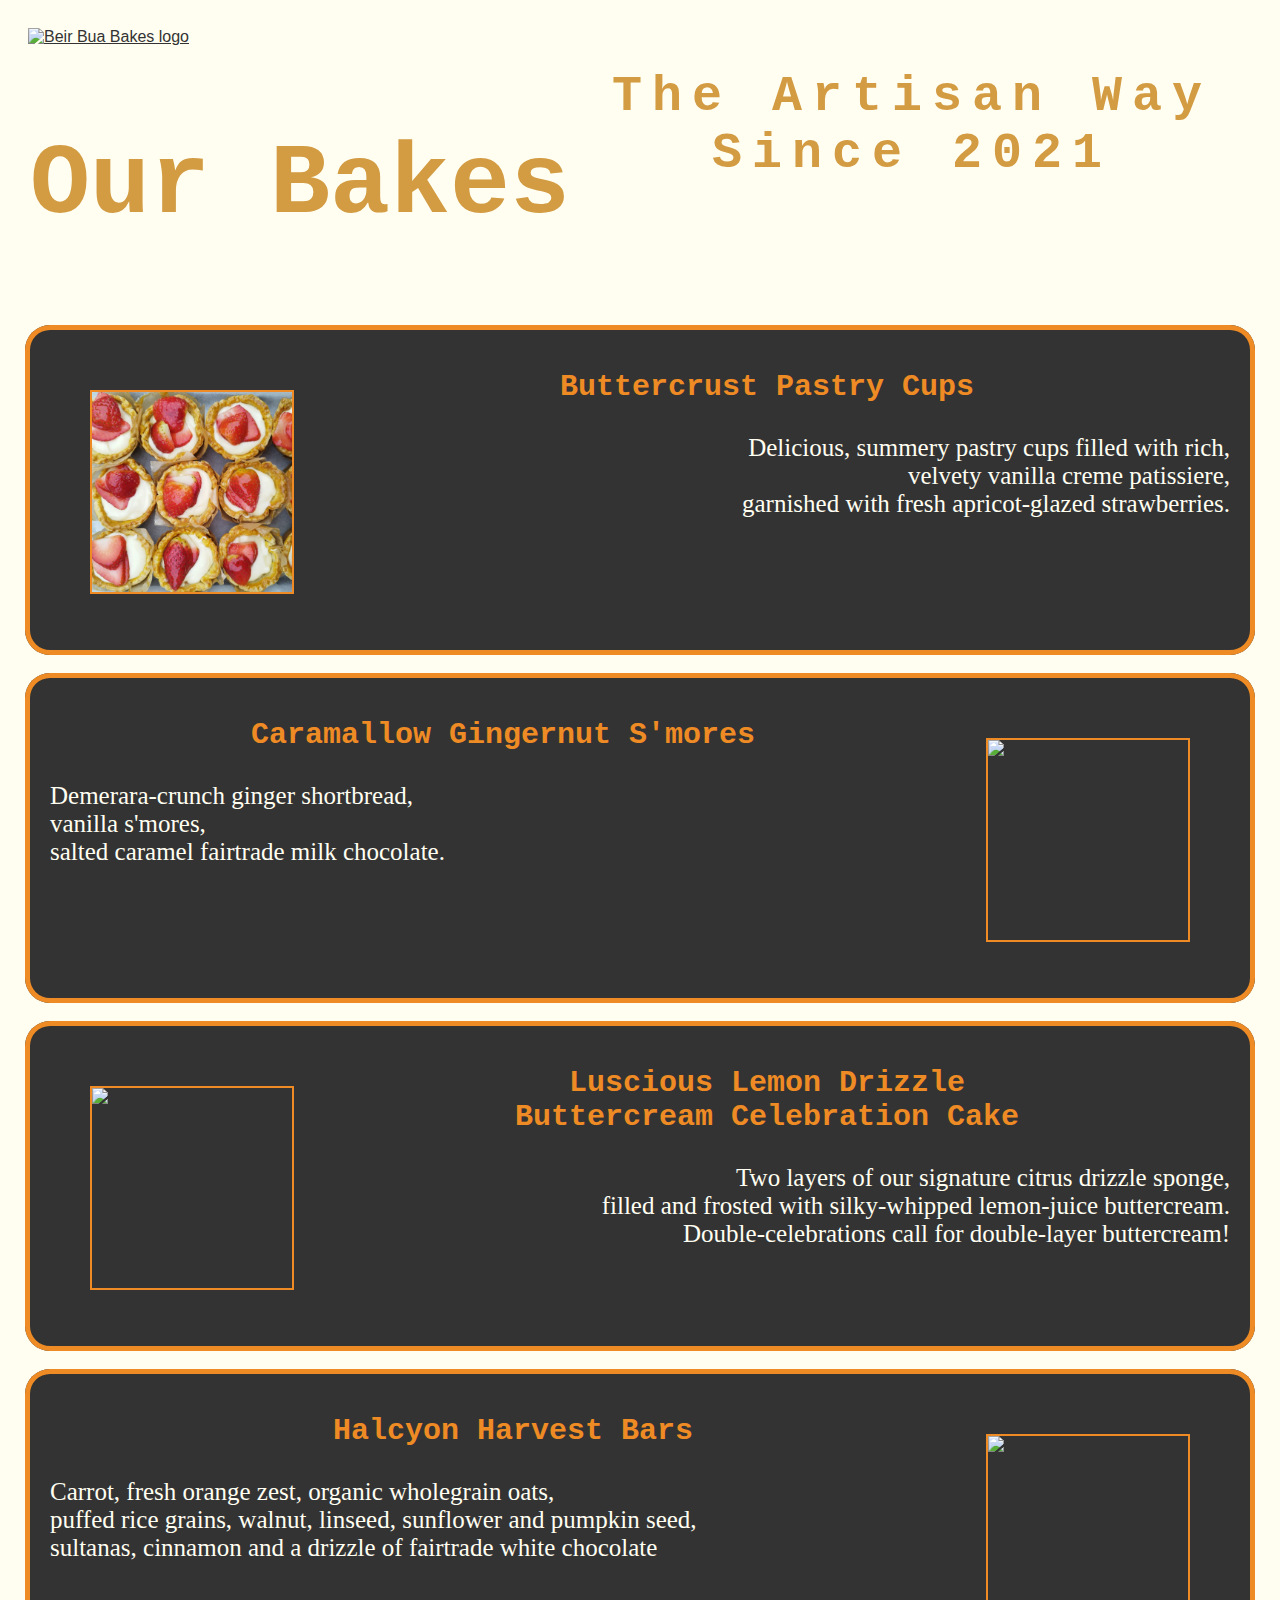
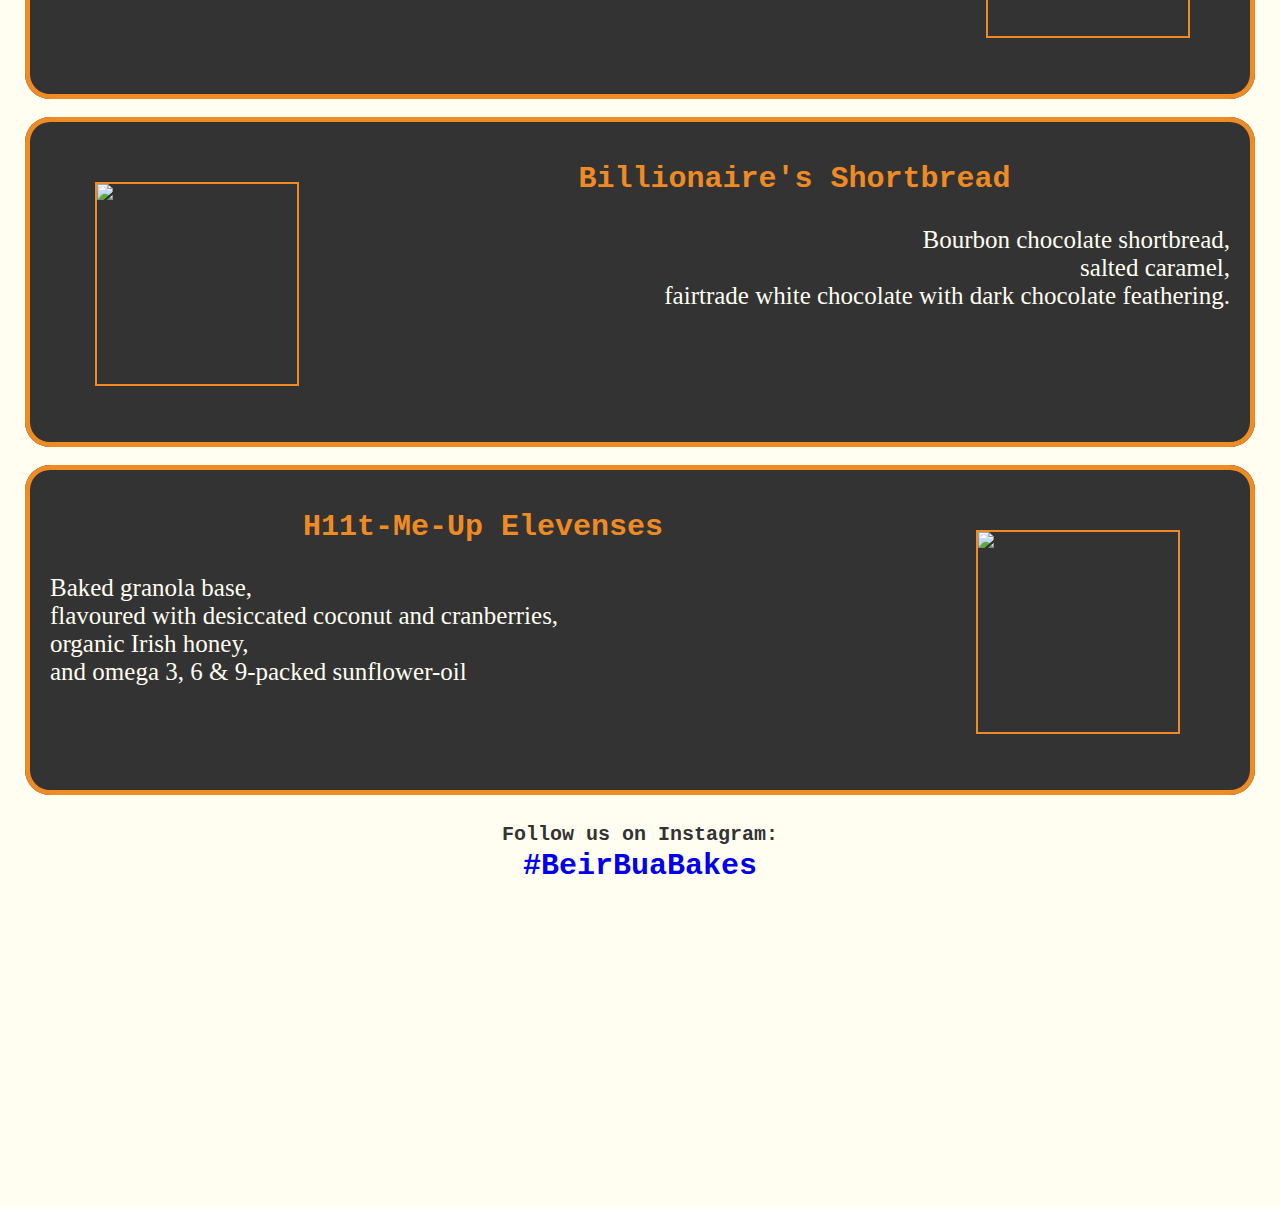
==== commit de81c13c: "added changes" ====
--- a/bakes.html
+++ b/bakes.html
@@ -11,7 +11,6 @@
 </head>
 <body> 
   <header>
-
     <div class="topnav">
     
       <div id="myLinks">
@@ -20,7 +19,7 @@
         <a href="contact.html"> <i class="fa-solid fa-envelope"></i> Contact Us</a>
       </div>
       <a href="javascript:void(0);" class="icon" onclick="myFunction()">
-        <i class="fa fa-bars"></i>
+        <i class="fa fa-bars"> </i>
       </a>
     </div>
     
@@ -93,7 +92,7 @@
     </section>
 
     <section id="map-wrapper">
-        <iframe src="https://www.google.com/maps/embed?pb=!1m18!1m12!1m3!1d9386.971396614703!2d-6.495035756441487!3d53.971834052909834!2m3!1f0!2f0!3f0!3m2!1i1024!2i768!4f13.1!3m3!1m2!1s0x4860ca48f3be929d%3A0xa00c7a997317f90!2sBallinlough%2C%20Knockbridge%2C%20Co.%20Louth!5e0!3m2!1sen!2sie!4v1680012110308!5m2!1sen!2sie" width="100" height="100" style="border:0;" allowfullscreen="" loading="lazy" referrerpolicy="no-referrer-when-downgrade"></iframe> 
+        <iframe src="https://www.google.com/maps/embed?pb=!1m18!1m12!1m3!1d9386.971396614703!2d-6.495035756441487!3d53.971834052909834!2m3!1f0!2f0!3f0!3m2!1i1024!2i768!4f13.1!3m3!1m2!1s0x4860ca48f3be929d%3A0xa00c7a997317f90!2sBallinlough%2C%20Knockbridge%2C%20Co.%20Louth!5e0!3m2!1sen!2sie!4v1680012110308!5m2!1sen!2sie" width="100%" height="300" style="border:0;" allowfullscreen="" loading="lazy" referrerpolicy="no-referrer-when-downgrade"></iframe> 
     </section>
     </footer>
-<script src="https://kit.fontawesome.com/8376320c05.js" crossorigin="anonymous">+    <script src="https://kit.fontawesome.com/8376320c05.js" crossorigin="anonymous"></script>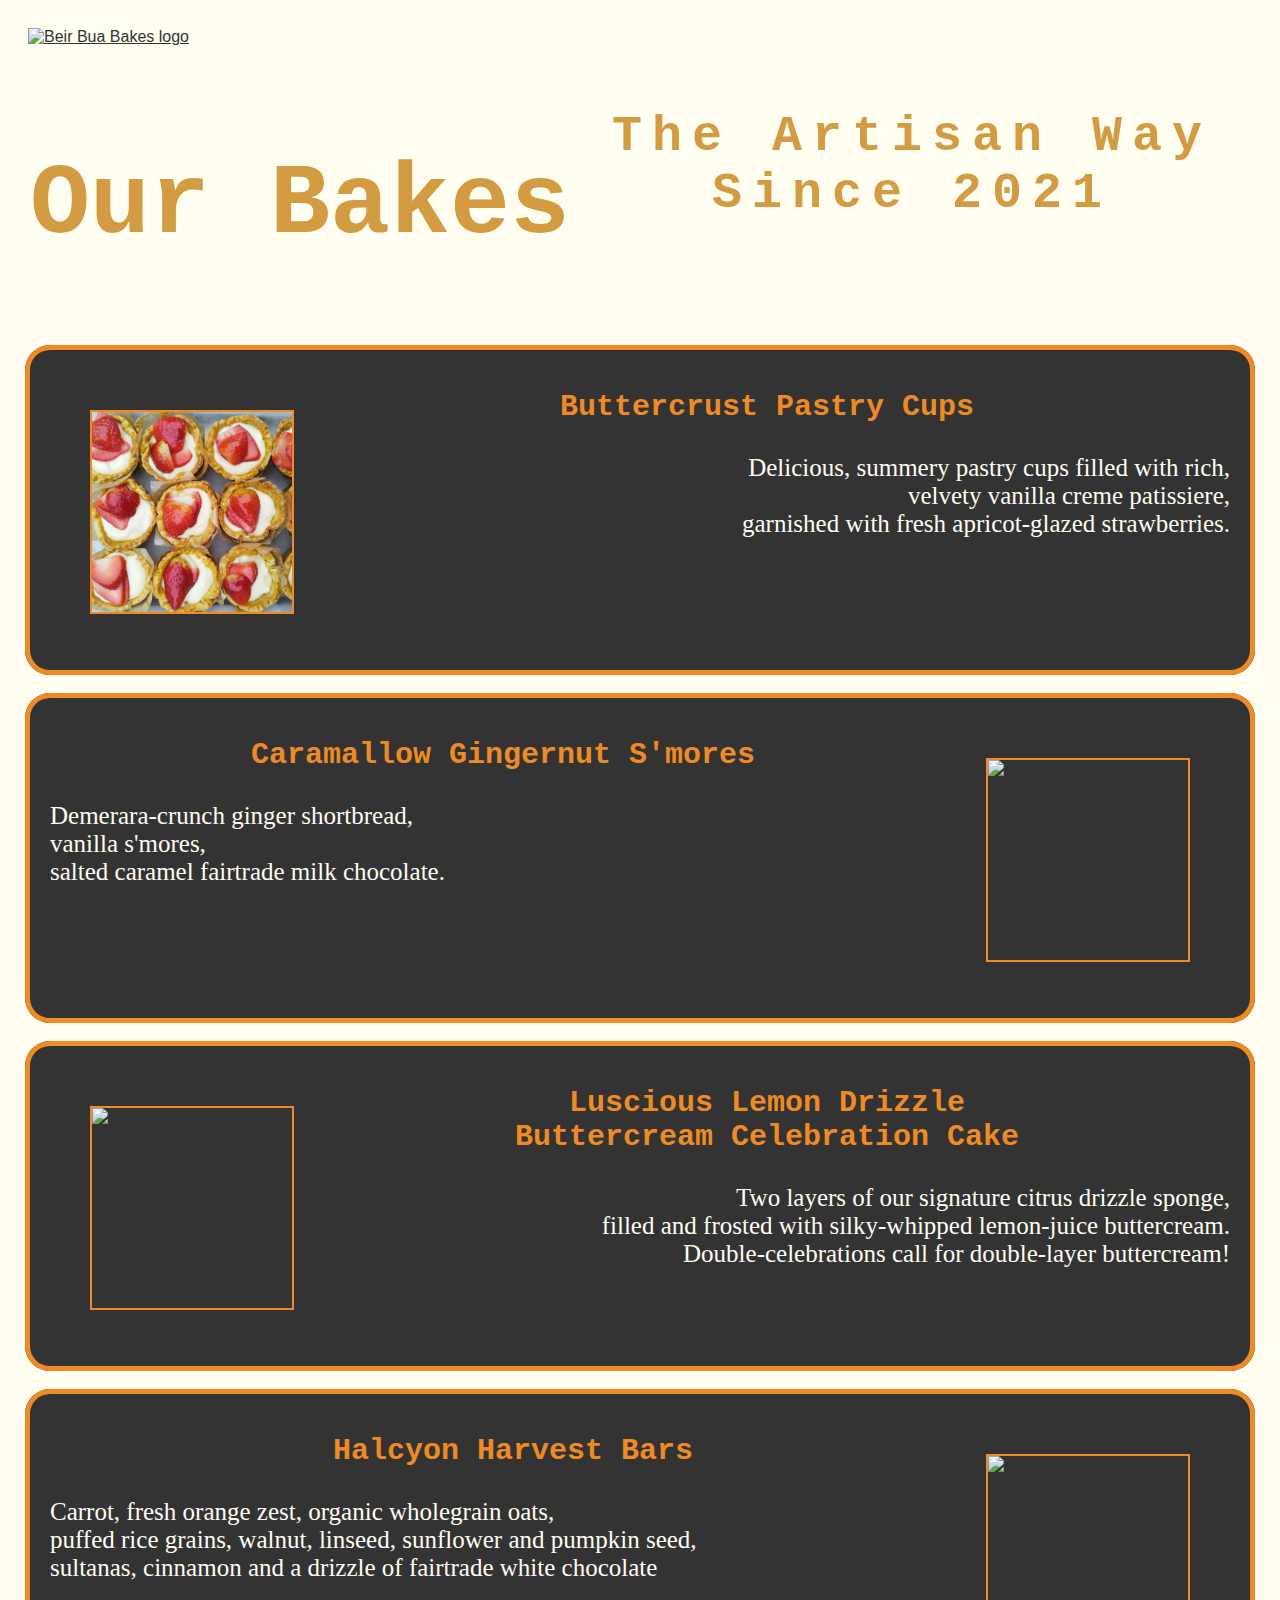
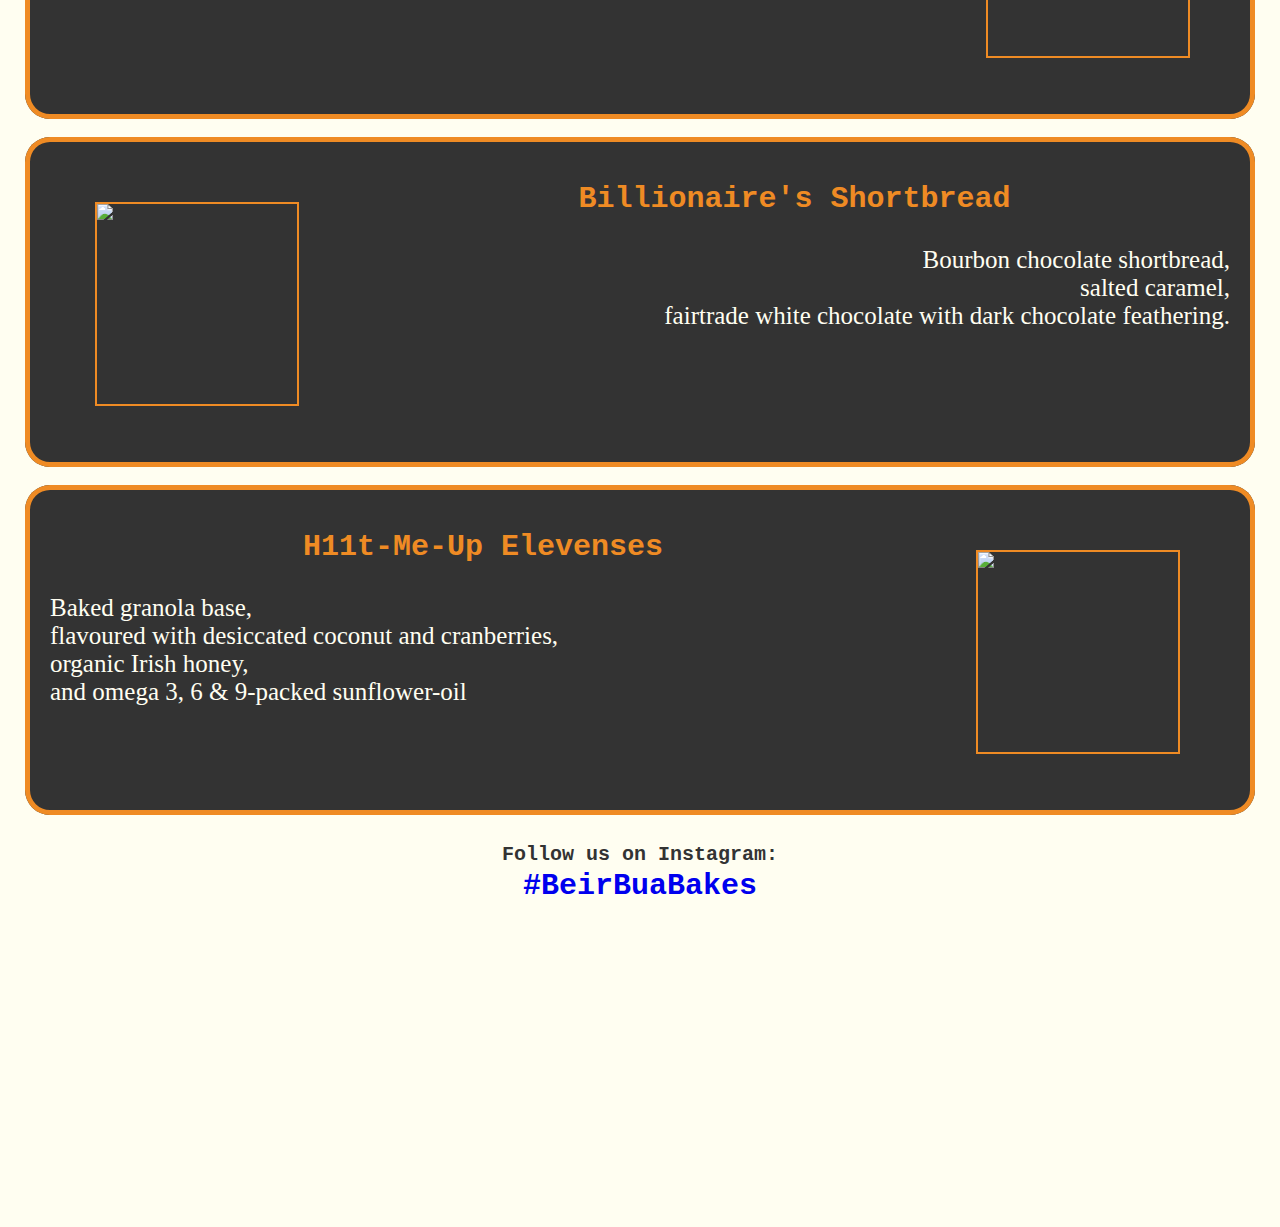
==== commit f9f26c3a: "test for lighthouse" ====
--- a/bakes.html
+++ b/bakes.html
@@ -92,7 +92,8 @@
     </section>
 
     <section id="map-wrapper">
-        <iframe src="https://www.google.com/maps/embed?pb=!1m18!1m12!1m3!1d9386.971396614703!2d-6.495035756441487!3d53.971834052909834!2m3!1f0!2f0!3f0!3m2!1i1024!2i768!4f13.1!3m3!1m2!1s0x4860ca48f3be929d%3A0xa00c7a997317f90!2sBallinlough%2C%20Knockbridge%2C%20Co.%20Louth!5e0!3m2!1sen!2sie!4v1680012110308!5m2!1sen!2sie" width="100%" height="300" style="border:0;" allowfullscreen="" loading="lazy" referrerpolicy="no-referrer-when-downgrade"></iframe> 
+        <iframe title="map-wrapper" src="https://www.google.com/maps/embed?pb=!1m18!1m12!1m3!1d9386.971396614703!2d-6.495035756441487!3d53.971834052909834!2m3!1f0!2f0!3f0!3m2!1i1024!2i768!4f13.1!3m3!1m2!1s0x4860ca48f3be929d%3A0xa00c7a997317f90!2sBallinlough%2C%20Knockbridge%2C%20Co.%20Louth!5e0!3m2!1sen!2sie!4v1680012110308!5m2!1sen!2sie" width="100%" height="100%" style="border:0;" allowfullscreen="" loading="lazy" referrerpolicy="no-referrer-when-downgrade"></iframe> 
     </section>
     </footer>
-    <script src="https://kit.fontawesome.com/8376320c05.js" crossorigin="anonymous"></script>+    <script src="https://kit.fontawesome.com/8376320c05.js" crossorigin="anonymous"></script>
+    </body>--- a/assets/css/style.css
+++ b/assets/css/style.css
@@ -84,7 +84,7 @@
     color: #fffef1;
     margin-left: 10px;
     padding: 30px;
-    width: 80%%;
+    width: 90%;
     box-shadow: 0px 0px 0px 5px #ef8b24; inset;
     border-radius: 25px;
    }
@@ -328,7 +328,8 @@
     clear: left;
     background: url(../images/contact-us-image.jpeg);
     background-size:cover;
-    height: 650px
+    margin-top: 30px;
+    height: 650px;
     width: 100%;
 }
 
@@ -343,6 +344,7 @@
     position: relative;
     color:#fff;
     background-color: rgba(60, 60, 60, 0.6);
+    height:590px;
     max-width: 400px;
     position: relative;
     padding:30px;
@@ -415,7 +417,7 @@
 
 #map-wrapper {
     height: 300px;
-    margin-bottom: 107px;
+    margin-bottom: 0;
 }
 
 #map {
@@ -436,10 +438,12 @@
 
     #logo {
         margin-left: 20px;
+        padding-bottom: 20px;
     }
 
     #tagline {
         font-size: 50px;
+        padding-top: 40px;
         margin-left: 20px;
     }
 
@@ -450,6 +454,7 @@
 
     #about {
         margin: 0 auto;
+        padding-left: 40px;
         width: 80%;
     }
 
@@ -475,6 +480,7 @@
 
     .contact-us-form {
         margin: 0 auto;
+        height: ;
     }
 }
 
@@ -485,6 +491,10 @@
         margin: 0 auto;
         float: none;
         width: 1000px;
+    }
+
+    #about {
+        padding-left: 10px;
     }
 }
 
@@ -519,6 +529,7 @@
     #about {
         margin: 0 auto;
         width: 80%;
+        padding-right: 10px;
         position:static;
     }
 
@@ -570,31 +581,43 @@
    }
 
    #strawberry {
+    width: 180px;
+    height: 180px;
     margin-top: 10px;
     margin-right: 5px;
    }
 
    #caramallow {
+    width: 180px;
+    height: 180px;
     margin-top: 10px;
     margin-right: 50px;
    }
 
    #lemon-cake {
+    width: 180px;
+    height: 180px;
     margin-top: 30px;
     margin-left: 50px;
    }
 
    #halcyon {
+    width: 180px;
+    height: 180px;
     margin-top: 10px;
     margin-right: 50px;
    }
 
  #billionaires {
+    width: 180px;
+    height: 180px;
     margin-top: 10px;
     margin-right: 20px;
    }
 
    #hitmeup {
+    width: 180px;
+    height: 180px;
     margin-top: 20px;
     margin-right: 50px;
    }
@@ -626,6 +649,7 @@
         #about {
                 margin: 0 auto;
                 width: 70%;
+                padding-right: 20px;
                 position:static;
             }
 
@@ -656,7 +680,7 @@
 @media screen and (max-width: 771px) {
 
     #hero-image {
-        width: 100%;
+        width: 90%;
         margin-top: 20px ;
     }
 
@@ -708,6 +732,7 @@
     #about {
         margin: 0 auto;
         width: 70%;
+        padding-left: 0;
         position:static;
     }
         
@@ -721,7 +746,7 @@
         font-size: 18px;
         margin-left: 0;
         padding-left: 30px;
-        padding-top: 20px;
+        padding-top: 10px;
         align-items: center;
     }
 
@@ -731,6 +756,7 @@
     }
 
     .contact-us-form {
+        padding-bottom: 20px;
         margin: 0 auto;
     }
 }
@@ -793,10 +819,18 @@
         margin-left: 40px;
     }
 
+    #bake3 h3 {
+        font-size: 20px;
+    }
+
     #bake5 h3 {
         font-size: 20px;
     }
 
+    #about {
+        margin: 0 auto;
+        padding-right: 40px;
+    }
     }
  
 @media screen and (max-width: 590px) {
@@ -812,6 +846,14 @@
     }
 }
 
+@media screen and (max-width: 573px) {
+
+    #bake6 h3 {
+        font-size: 18px;
+    }
+
+}
+
 @media screen and (max-width: 562px) and (min-width:500px) {
 
     #strawberry {
@@ -827,6 +869,13 @@
     #our-bakes h2 {
         font-size: 50px;
     }
+}
+
+@media screen and (max-width: 534px) {
+
+    #billionaires {
+    margin-left: 30px;
+}
 }
 
 @media screen and (max-width: 531px) and (min-width:491px) {
@@ -849,6 +898,58 @@
     }
 }
 
+@media screen and (max-width: 503px) {
+
+    #strawberry {
+        margin-left: 100px;
+    }
+
+    #caramallow {
+        margin-right: 100px;
+    }
+
+    #bake5 h3 {
+        font-size: 20px;
+    }
+
+    #billionaires {
+        margin-top: 10px;
+        margin-left: 100px;
+    }
+}
+
+@media screen and (max-width: 499px) {
+
+    #bake1,   #bake2,   #bake3,   #bake4,   #bake5,   #bake6 {
+        width: 90%;
+    }, 
+
+    #bake3 h3 {
+        font-size: 20px;
+    }
+
+    #bake5 h3 {
+        font-size: 18px;
+    }
+
+    #strawberry {
+        margin-left: 30px;
+    }
+
+    #caramallow {
+        margin-right: 30px;
+    }
+
+    #lemon-cake {
+        margin-left: 10px;
+    }
+
+
+    #billionaires {
+        margin-left: 10px;
+    }
+}
+
 @media screen and (max-width: 490px) {
 
     .topnav {
@@ -862,6 +963,7 @@
     #about {
         margin: 0 auto;
         width: 70%;
+        padding-right: 50px;
         position:static;
     }
 
@@ -879,8 +981,15 @@
 
         .contact-us-form {
             margin: 0 auto;
-        }
+        
 } 
+
+
+@media screen and (max-width: 485px) { 
+
+    #bake6 h3 {
+        font-size: 18px;
+    }
 
 @media screen and (max-width: 476px) {
     #strawberry {
@@ -895,24 +1004,33 @@
         margin: 0 auto;
     }
 }
+
+@media screen and (max-width: 477px) {
+
+    #bake5 h3 {
+        font-size: 20px;
+    }
+}
 @media screen and (max-width: 471px) {
     
     #bake3 h3 {
         font-size: 20px;
     }
 }
-@media screen and (max-width: 455px) and (min-width:425px) {
+@media screen and (max-width: 455px) {
 
     #bake1,   #bake2,   #bake3,   #bake4,   #bake5,   #bake6 {
         width: 80%;
         margin-left: 20px;
     } 
     #strawberry {
-        margin-left: 70px;
+        margin-top: 10px;
+        margin-left: 80px;
     }
 
     #caramallow {
-        margin-right: 70px;
+        margin-top: 10px;
+        margin-right: 80px;
     }
 
     #lemon-cake {
@@ -924,7 +1042,7 @@
     }
 
     #billionaires {
-        margin-left: 70px;
+        margin-left: 80px;
     }
 
     #bake6 h3 {
@@ -932,11 +1050,25 @@
     }
 
     #hitmeup {
-        margin-right: 0px;
-    }
-
-
-}
+        margin-right: 0;
+    }
+}
+
+@media screen and (max-width: 443px) { 
+
+    #bake6 h3 {
+        font-size: 18px;
+    }
+
+    @media screen and (max-width: 430px) { 
+
+        #bake6 h3 {
+            font-size: 16px;
+        }
+    
+
+
+
 @media screen and (max-width: 425px) {
 
     #strawberry, #caramallow, #lemon-cake, #halcyon, #billionaires, #hitmeup {
@@ -958,7 +1090,7 @@
     #about {
         margin: 0 auto;
         width: 80%;
-        padding-right: 10px;
+        padding-left: 0;
         position:static;
     }
 
@@ -1025,7 +1157,7 @@
     }
 
     #bake6 h3 {
-    font-size: 20px;
+    font-size: 18px;
     }
 
     #hitmeup {
@@ -1048,6 +1180,13 @@
         font-size: 18px;
     }
 } 
+@media screen and (max-width: 392px) { 
+
+    #bake6 h3 {
+        font-size: 14px;
+    }
+} 
+
 @media screen and (max-width: 386px) and (min-width:376px) {
 
     #tagline {
@@ -1056,13 +1195,12 @@
 
     #about {
         margin: 0 auto;
-        width: 90%;
-        padding-right: 10px;
+        width: 80%;
+        padding-right: 50px;
         position:static;
     }
     }
     
-
     @media screen and (max-width: 376px) and (min-width:351px) {
 
         #tagline {
@@ -1087,7 +1225,8 @@
 
     #about {
         margin: 0 auto;
-        width: 90%;
+        width: 80%;
+        padding-left: 0;
         position:static;
     }
 
@@ -1116,6 +1255,8 @@
        }
     
        #hitmeup {
+        width: 120px;
+        height: 120px;
         margin-right: 50px;
        }    
 
@@ -1129,7 +1270,7 @@
     #about {
         margin: 0 auto;
         width: 80%;
-        padding-right: 15px;
+        padding-right: 50px;
         position:static;
     }
     }
@@ -1144,7 +1285,7 @@
     #about {
         margin: 0 auto;
         width: 80%;
-        padding-right: 5px;
+        padding-right: 60px;
         position:static;
     }
 
@@ -1217,7 +1358,7 @@
     #about {
         margin: 0 auto;
         width: 80%;
-        padding-right: 5px;
+        padding-left: 0;
         position:static;
     }
 
@@ -1258,7 +1399,7 @@
     }
     
     #halcyon {
-        margin-top: 20px;
+        margin-top: 10px;
         margin-right: 30px;
     }
     
@@ -1276,8 +1417,9 @@
         margin-left: 20px;
     }
     
+    
     #hitmeup {
-        margin-right: 30px;
+        margin-right: 10px;
     }
         .contact-section {
             margin-top: 20px;
@@ -1286,5 +1428,4 @@
         .contact-us-form {
         margin: 0 auto; 
     } 
-}
-
+}